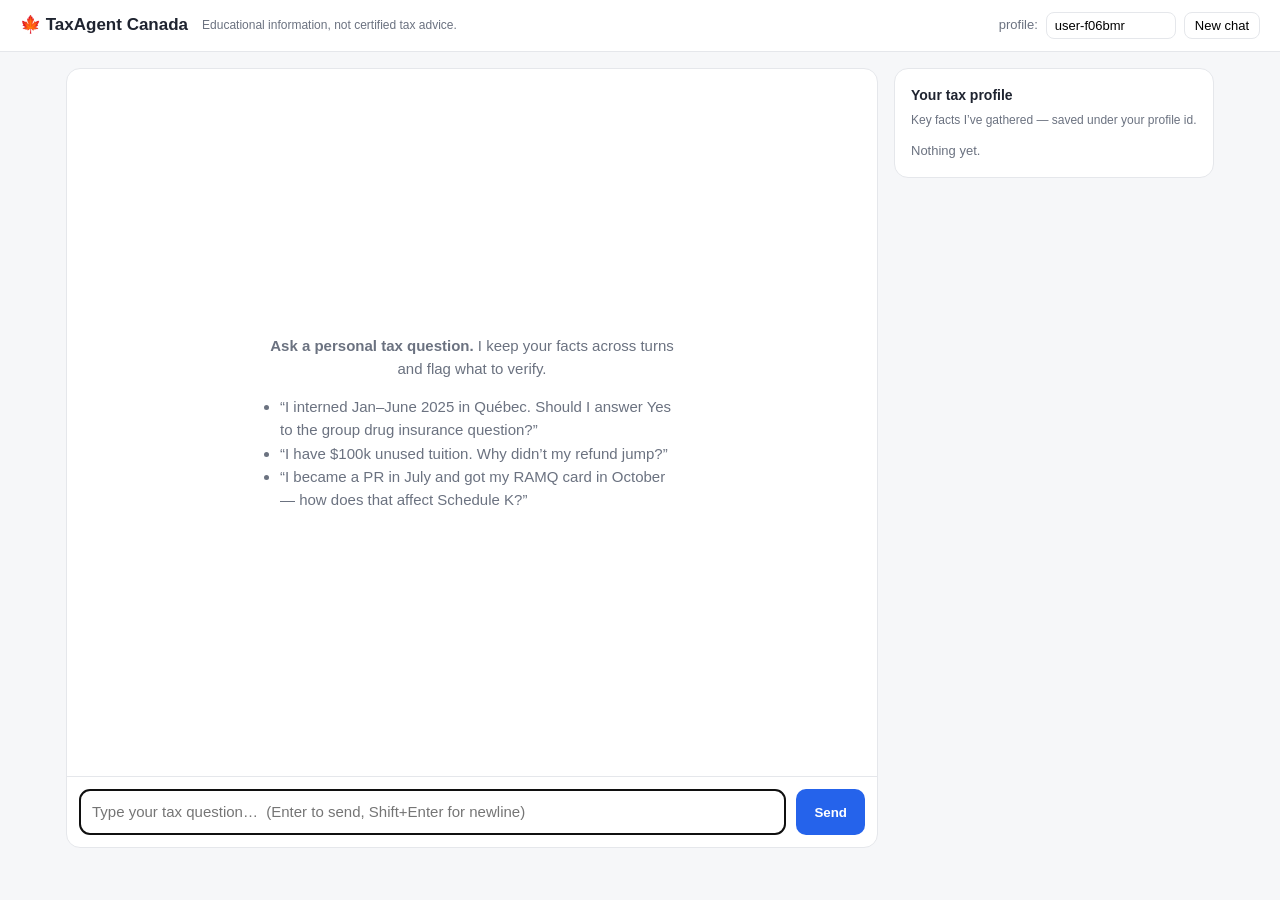
==== src/taxagent/web/static/index.html @ f740345d "Add web chat UI (FastAPI + single-page frontend) - web/app.py: FastAPI wrapping TaxSession — shared " ====
<!doctype html>
<html lang="en">
<head>
<meta charset="utf-8" />
<meta name="viewport" content="width=device-width, initial-scale=1" />
<title>TaxAgent Canada</title>
<style>
  :root {
    --bg:#f6f7f9; --panel:#ffffff; --ink:#1f2430; --muted:#6b7280; --line:#e5e7eb;
    --brand:#2563eb; --brand-ink:#1d4ed8; --user:#eef2ff;
    --low:#b45309; --low-bg:#fef3c7; --med:#1d4ed8; --med-bg:#dbeafe; --high:#047857; --high-bg:#d1fae5;
    --miss:#b91c1c; --miss-bg:#fee2e2; --doc:#1d4ed8; --doc-bg:#dbeafe; --off:#047857; --off-bg:#d1fae5; --usr:#4b5563; --usr-bg:#f3f4f6;
  }
  * { box-sizing:border-box; }
  body { margin:0; font:15px/1.55 -apple-system,BlinkMacSystemFont,"Segoe UI",Roboto,Helvetica,Arial,sans-serif;
         color:var(--ink); background:var(--bg); }
  header { background:var(--panel); border-bottom:1px solid var(--line); padding:12px 20px; display:flex; align-items:center; gap:14px; }
  header h1 { font-size:17px; margin:0; font-weight:650; }
  header .disc { color:var(--muted); font-size:12px; }
  header .who { margin-left:auto; display:flex; align-items:center; gap:8px; font-size:13px; color:var(--muted); }
  header input { border:1px solid var(--line); border-radius:8px; padding:5px 8px; font-size:13px; width:130px; }
  header button { border:1px solid var(--line); background:#fff; border-radius:8px; padding:5px 10px; font-size:13px; cursor:pointer; }
  header button:hover { background:#f3f4f6; }
  .wrap { display:grid; grid-template-columns: 1fr 320px; gap:16px; max-width:1180px; margin:16px auto; padding:0 16px; }
  @media (max-width:860px){ .wrap{ grid-template-columns:1fr; } .side{ order:-1; } }

  .chat { background:var(--panel); border:1px solid var(--line); border-radius:14px; display:flex; flex-direction:column; height:calc(100vh - 120px); }
  .log { flex:1; overflow-y:auto; padding:20px; display:flex; flex-direction:column; gap:16px; }
  .empty { color:var(--muted); text-align:center; margin:auto; max-width:420px; }
  .empty ul { text-align:left; padding-left:18px; }

  .msg.user { align-self:flex-end; max-width:80%; background:var(--user); border:1px solid #e0e7ff; padding:10px 14px; border-radius:14px 14px 4px 14px; white-space:pre-wrap; }
  .card { align-self:flex-start; max-width:88%; background:#fff; border:1px solid var(--line); border-radius:14px 14px 14px 4px; padding:14px 16px; box-shadow:0 1px 2px rgba(0,0,0,.03); }
  .card h4 { margin:14px 0 4px; font-size:12px; letter-spacing:.03em; text-transform:uppercase; color:var(--muted); }
  .card h4:first-child { margin-top:0; }
  .card .answer { font-weight:560; }
  .card p { margin:4px 0; white-space:pre-wrap; }
  .card ul { margin:4px 0; padding-left:18px; }
  .badge { display:inline-block; font-size:12px; font-weight:600; padding:2px 9px; border-radius:999px; }
  .b-low{color:var(--low);background:var(--low-bg)} .b-medium{color:var(--med);background:var(--med-bg)} .b-high{color:var(--high);background:var(--high-bg)}
  .src { color:var(--muted); font-size:12px; margin-top:10px; border-top:1px dashed var(--line); padding-top:8px; }
  .prof-warn { margin-top:8px; background:#fff7ed; border:1px solid #fed7aa; color:#9a3412; padding:8px 10px; border-radius:8px; font-size:13px; }

  .composer { border-top:1px solid var(--line); padding:12px; display:flex; gap:10px; }
  .composer textarea { flex:1; resize:none; border:1px solid var(--line); border-radius:10px; padding:10px 12px; font:inherit; height:46px; max-height:140px; }
  .composer button { background:var(--brand); color:#fff; border:0; border-radius:10px; padding:0 18px; font-weight:600; cursor:pointer; }
  .composer button:disabled { opacity:.5; cursor:default; }
  .typing { align-self:flex-start; color:var(--muted); font-size:14px; }
  .typing span { animation:blink 1.2s infinite; } .typing span:nth-child(2){animation-delay:.2s} .typing span:nth-child(3){animation-delay:.4s}
  @keyframes blink { 0%,60%,100%{opacity:.2} 30%{opacity:1} }

  .side { background:var(--panel); border:1px solid var(--line); border-radius:14px; padding:16px; height:fit-content; position:sticky; top:16px; }
  .side h3 { margin:0 0 4px; font-size:14px; }
  .side .hint { color:var(--muted); font-size:12px; margin-bottom:12px; }
  .fact { border:1px solid var(--line); border-radius:10px; padding:8px 10px; margin-bottom:8px; }
  .fact .k { font-weight:600; font-size:13px; }
  .fact .v { color:var(--ink); font-size:13px; }
  .es { font-size:11px; font-weight:600; padding:1px 7px; border-radius:999px; margin-top:5px; display:inline-block; }
  .es-missing{color:var(--miss);background:var(--miss-bg)} .es-user_reported{color:var(--usr);background:var(--usr-bg)}
  .es-document_supported{color:var(--doc);background:var(--doc-bg)} .es-official_record{color:var(--off);background:var(--off-bg)}
  .side .none { color:var(--muted); font-size:13px; }
</style>
</head>
<body>
<header>
  <h1>🍁 TaxAgent&nbsp;Canada</h1>
  <span class="disc">Educational information, not certified tax advice.</span>
  <div class="who">
    <label>profile:</label>
    <input id="uid" title="Your profile id — your facts are saved and reloaded under this id" />
    <button id="reset" title="Start a new conversation (your saved profile is kept)">New chat</button>
  </div>
</header>

<div class="wrap">
  <div class="chat">
    <div class="log" id="log">
      <div class="empty" id="empty">
        <p><strong>Ask a personal tax question.</strong> I keep your facts across turns and flag what to verify.</p>
        <ul>
          <li>“I interned Jan–June 2025 in Québec. Should I answer Yes to the group drug insurance question?”</li>
          <li>“I have $100k unused tuition. Why didn’t my refund jump?”</li>
          <li>“I became a PR in July and got my RAMQ card in October — how does that affect Schedule K?”</li>
        </ul>
      </div>
    </div>
    <div class="composer">
      <textarea id="input" placeholder="Type your tax question…  (Enter to send, Shift+Enter for newline)"></textarea>
      <button id="send">Send</button>
    </div>
  </div>

  <aside class="side">
    <h3>Your tax profile</h3>
    <div class="hint">Key facts I’ve gathered — saved under your profile id.</div>
    <div id="facts"><div class="none">Nothing yet.</div></div>
  </aside>
</div>

<script>
const $ = s => document.querySelector(s);
const log = $("#log"), input = $("#input"), sendBtn = $("#send"), factsEl = $("#facts"), uidEl = $("#uid");

let uid = localStorage.getItem("taxagent_uid");
if (!uid) { uid = "user-" + Math.random().toString(36).slice(2, 8); localStorage.setItem("taxagent_uid", uid); }
uidEl.value = uid;
uidEl.addEventListener("change", () => {
  uid = uidEl.value.trim() || uid; localStorage.setItem("taxagent_uid", uid);
  clearChat(); loadProfile();
});

const esc = t => { const d = document.createElement("div"); d.textContent = t == null ? "" : String(t); return d.innerHTML; };
function el(tag, cls, html){ const e=document.createElement(tag); if(cls)e.className=cls; if(html!=null)e.innerHTML=html; return e; }
function list(items){ if(!items||!items.length) return null; const ul=el("ul"); items.forEach(x=>ul.appendChild(el("li",null,esc(x)))); return ul; }

function addUser(text){ $("#empty")?.remove(); const m=el("div","msg user",esc(text)); log.appendChild(m); scroll(); }
function addTyping(){ const t=el("div","typing",'TaxAgent is thinking <span>·</span><span>·</span><span>·</span>'); t.id="typing"; log.appendChild(t); scroll(); return t; }

function addRec(r){
  const c = el("div","card");
  c.appendChild(el("h4",null,"Direct answer"));
  c.appendChild(el("p","answer",esc(r.answer)));
  c.appendChild(el("h4",null,"Reasoning"));
  c.appendChild(el("p",null,esc(r.rationale)));
  const ev = (r.required_evidence||[]).map(e => `${e.description}`);
  if (ev.length){ c.appendChild(el("h4",null,"Evidence to check")); c.appendChild(list(ev)); }
  c.appendChild(el("h4",null,"Confidence"));
  c.appendChild(el("span","badge b-"+r.confidence, esc(r.confidence)));
  if ((r.risks||[]).length){ c.appendChild(el("h4",null,"Risks")); c.appendChild(list(r.risks)); }
  if (r.next_step){ c.appendChild(el("h4",null,"Suggested next step")); c.appendChild(el("p",null,esc(r.next_step))); }
  if (r.professional_help_recommended)
    c.appendChild(el("div","prof-warn","⚠️ Consider consulting a qualified tax professional for this one."));
  if ((r.source_card_ids||[]).length)
    c.appendChild(el("div","src","Sources: "+esc(r.source_card_ids.join(", "))));
  log.appendChild(c); scroll();
}

function renderFacts(facts){
  factsEl.innerHTML = "";
  if(!facts || !facts.length){ factsEl.appendChild(el("div","none","Nothing yet.")); return; }
  facts.forEach(f=>{
    const d = el("div","fact");
    d.appendChild(el("div","k",esc(f.key)));
    d.appendChild(el("div","v",esc(f.value)));
    d.appendChild(el("span","es es-"+f.evidence_status, esc(f.evidence_status.replace("_"," "))));
    factsEl.appendChild(d);
  });
}

function scroll(){ log.scrollTop = log.scrollHeight; }
function clearChat(){ log.innerHTML=""; }

async function loadProfile(){
  try { const r = await fetch("/api/profile/"+encodeURIComponent(uid)); const d = await r.json(); renderFacts(d.profile_facts); }
  catch(e){}
}

async function send(){
  const text = input.value.trim(); if(!text) return;
  input.value=""; input.style.height="46px";
  addUser(text); sendBtn.disabled=true; input.disabled=true;
  const typing = addTyping();
  try {
    const res = await fetch("/api/chat", {
      method:"POST", headers:{"Content-Type":"application/json"},
      body: JSON.stringify({ user_id: uid, message: text })
    });
    typing.remove();
    if(!res.ok){ addRec({answer:"(server error "+res.status+")", rationale:"", confidence:"low"}); return; }
    const d = await res.json();
    addRec(d.recommendation);
    renderFacts(d.profile_facts);
  } catch(e){
    typing.remove();
    addRec({answer:"(network error — is the server running?)", rationale:String(e), confidence:"low"});
  } finally {
    sendBtn.disabled=false; input.disabled=false; input.focus();
  }
}

sendBtn.addEventListener("click", send);
input.addEventListener("keydown", e => { if(e.key==="Enter" && !e.shiftKey){ e.preventDefault(); send(); } });
input.addEventListener("input", () => { input.style.height="46px"; input.style.height=Math.min(input.scrollHeight,140)+"px"; });
$("#reset").addEventListener("click", async () => { await fetch("/api/reset/"+encodeURIComponent(uid),{method:"POST"}); clearChat(); loadProfile(); input.focus(); });

loadProfile(); input.focus();
</script>
</body>
</html>
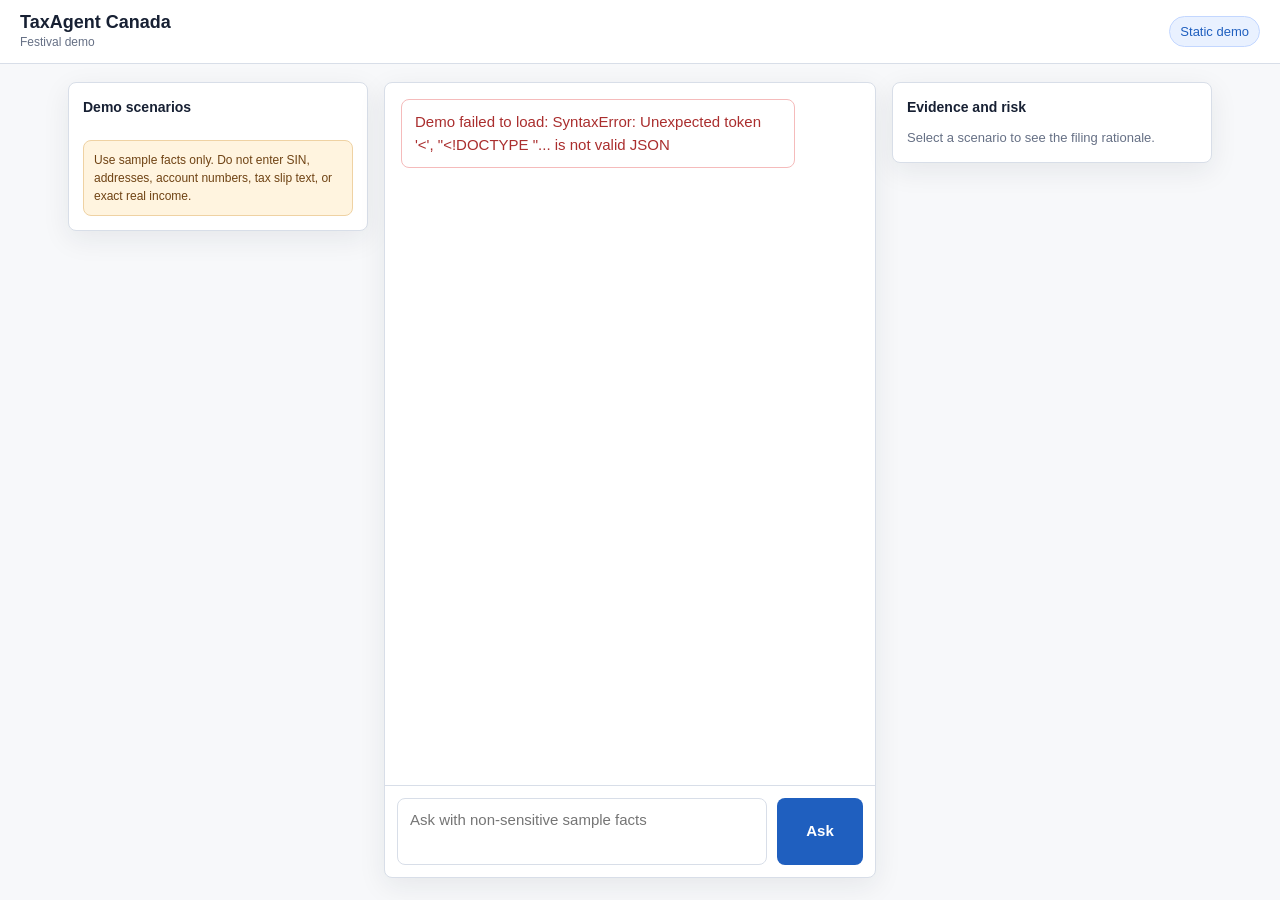
==== commit fdd8c1fe: "static demo with website access" ====
--- a/src/taxagent/web/static/index.html
+++ b/src/taxagent/web/static/index.html
@@ -3,187 +3,540 @@
 <head>
 <meta charset="utf-8" />
 <meta name="viewport" content="width=device-width, initial-scale=1" />
-<title>TaxAgent Canada</title>
+<title>TaxAgent Canada Demo</title>
 <style>
   :root {
-    --bg:#f6f7f9; --panel:#ffffff; --ink:#1f2430; --muted:#6b7280; --line:#e5e7eb;
-    --brand:#2563eb; --brand-ink:#1d4ed8; --user:#eef2ff;
-    --low:#b45309; --low-bg:#fef3c7; --med:#1d4ed8; --med-bg:#dbeafe; --high:#047857; --high-bg:#d1fae5;
-    --miss:#b91c1c; --miss-bg:#fee2e2; --doc:#1d4ed8; --doc-bg:#dbeafe; --off:#047857; --off-bg:#d1fae5; --usr:#4b5563; --usr-bg:#f3f4f6;
+    --bg:#f7f8fa;
+    --panel:#ffffff;
+    --ink:#172033;
+    --muted:#667085;
+    --line:#d8dee8;
+    --blue:#1f5fbf;
+    --green:#1f7a5a;
+    --amber:#9a5b13;
+    --red:#aa2e2e;
+    --soft-blue:#e9f1ff;
+    --soft-green:#e8f6ef;
+    --soft-amber:#fff4df;
+    --soft-red:#feeaea;
+    --shadow:0 8px 28px rgba(23,32,51,.08);
   }
   * { box-sizing:border-box; }
-  body { margin:0; font:15px/1.55 -apple-system,BlinkMacSystemFont,"Segoe UI",Roboto,Helvetica,Arial,sans-serif;
-         color:var(--ink); background:var(--bg); }
-  header { background:var(--panel); border-bottom:1px solid var(--line); padding:12px 20px; display:flex; align-items:center; gap:14px; }
-  header h1 { font-size:17px; margin:0; font-weight:650; }
-  header .disc { color:var(--muted); font-size:12px; }
-  header .who { margin-left:auto; display:flex; align-items:center; gap:8px; font-size:13px; color:var(--muted); }
-  header input { border:1px solid var(--line); border-radius:8px; padding:5px 8px; font-size:13px; width:130px; }
-  header button { border:1px solid var(--line); background:#fff; border-radius:8px; padding:5px 10px; font-size:13px; cursor:pointer; }
-  header button:hover { background:#f3f4f6; }
-  .wrap { display:grid; grid-template-columns: 1fr 320px; gap:16px; max-width:1180px; margin:16px auto; padding:0 16px; }
-  @media (max-width:860px){ .wrap{ grid-template-columns:1fr; } .side{ order:-1; } }
-
-  .chat { background:var(--panel); border:1px solid var(--line); border-radius:14px; display:flex; flex-direction:column; height:calc(100vh - 120px); }
-  .log { flex:1; overflow-y:auto; padding:20px; display:flex; flex-direction:column; gap:16px; }
-  .empty { color:var(--muted); text-align:center; margin:auto; max-width:420px; }
-  .empty ul { text-align:left; padding-left:18px; }
-
-  .msg.user { align-self:flex-end; max-width:80%; background:var(--user); border:1px solid #e0e7ff; padding:10px 14px; border-radius:14px 14px 4px 14px; white-space:pre-wrap; }
-  .card { align-self:flex-start; max-width:88%; background:#fff; border:1px solid var(--line); border-radius:14px 14px 14px 4px; padding:14px 16px; box-shadow:0 1px 2px rgba(0,0,0,.03); }
-  .card h4 { margin:14px 0 4px; font-size:12px; letter-spacing:.03em; text-transform:uppercase; color:var(--muted); }
-  .card h4:first-child { margin-top:0; }
-  .card .answer { font-weight:560; }
-  .card p { margin:4px 0; white-space:pre-wrap; }
-  .card ul { margin:4px 0; padding-left:18px; }
-  .badge { display:inline-block; font-size:12px; font-weight:600; padding:2px 9px; border-radius:999px; }
-  .b-low{color:var(--low);background:var(--low-bg)} .b-medium{color:var(--med);background:var(--med-bg)} .b-high{color:var(--high);background:var(--high-bg)}
-  .src { color:var(--muted); font-size:12px; margin-top:10px; border-top:1px dashed var(--line); padding-top:8px; }
-  .prof-warn { margin-top:8px; background:#fff7ed; border:1px solid #fed7aa; color:#9a3412; padding:8px 10px; border-radius:8px; font-size:13px; }
-
-  .composer { border-top:1px solid var(--line); padding:12px; display:flex; gap:10px; }
-  .composer textarea { flex:1; resize:none; border:1px solid var(--line); border-radius:10px; padding:10px 12px; font:inherit; height:46px; max-height:140px; }
-  .composer button { background:var(--brand); color:#fff; border:0; border-radius:10px; padding:0 18px; font-weight:600; cursor:pointer; }
-  .composer button:disabled { opacity:.5; cursor:default; }
-  .typing { align-self:flex-start; color:var(--muted); font-size:14px; }
-  .typing span { animation:blink 1.2s infinite; } .typing span:nth-child(2){animation-delay:.2s} .typing span:nth-child(3){animation-delay:.4s}
-  @keyframes blink { 0%,60%,100%{opacity:.2} 30%{opacity:1} }
-
-  .side { background:var(--panel); border:1px solid var(--line); border-radius:14px; padding:16px; height:fit-content; position:sticky; top:16px; }
-  .side h3 { margin:0 0 4px; font-size:14px; }
-  .side .hint { color:var(--muted); font-size:12px; margin-bottom:12px; }
-  .fact { border:1px solid var(--line); border-radius:10px; padding:8px 10px; margin-bottom:8px; }
-  .fact .k { font-weight:600; font-size:13px; }
-  .fact .v { color:var(--ink); font-size:13px; }
-  .es { font-size:11px; font-weight:600; padding:1px 7px; border-radius:999px; margin-top:5px; display:inline-block; }
-  .es-missing{color:var(--miss);background:var(--miss-bg)} .es-user_reported{color:var(--usr);background:var(--usr-bg)}
-  .es-document_supported{color:var(--doc);background:var(--doc-bg)} .es-official_record{color:var(--off);background:var(--off-bg)}
-  .side .none { color:var(--muted); font-size:13px; }
+  html, body { min-height:100%; }
+  body {
+    margin:0;
+    color:var(--ink);
+    background:var(--bg);
+    font:15px/1.5 -apple-system,BlinkMacSystemFont,"Segoe UI",Roboto,Helvetica,Arial,sans-serif;
+  }
+  button, input, textarea { font:inherit; }
+  button { cursor:pointer; }
+  header {
+    min-height:64px;
+    background:var(--panel);
+    border-bottom:1px solid var(--line);
+    display:flex;
+    align-items:center;
+    gap:18px;
+    padding:12px 20px;
+  }
+  .brand { display:flex; flex-direction:column; min-width:180px; }
+  .brand strong { font-size:18px; line-height:1.15; }
+  .brand span { color:var(--muted); font-size:12px; }
+  .status {
+    margin-left:auto;
+    display:flex;
+    align-items:center;
+    gap:10px;
+    color:var(--muted);
+    font-size:13px;
+  }
+  .pill {
+    border:1px solid var(--line);
+    border-radius:999px;
+    padding:5px 10px;
+    background:#fff;
+    white-space:nowrap;
+  }
+  .pill.live { color:var(--green); background:var(--soft-green); border-color:#b9dfce; }
+  .pill.static { color:var(--blue); background:var(--soft-blue); border-color:#c3d7ff; }
+  .pinbox { display:none; align-items:center; gap:8px; }
+  .pinbox.visible { display:flex; }
+  .pinbox input {
+    width:132px;
+    border:1px solid var(--line);
+    border-radius:8px;
+    padding:7px 9px;
+    background:#fff;
+  }
+  .pinbox button {
+    border:0;
+    border-radius:8px;
+    padding:8px 11px;
+    color:#fff;
+    background:var(--ink);
+  }
+  main {
+    width:min(1180px, 100%);
+    margin:0 auto;
+    padding:18px;
+    display:grid;
+    grid-template-columns: 300px minmax(0, 1fr) 320px;
+    gap:16px;
+  }
+  .panel {
+    background:var(--panel);
+    border:1px solid var(--line);
+    border-radius:8px;
+    box-shadow:var(--shadow);
+    min-width:0;
+  }
+  .scenarios { padding:14px; height:fit-content; }
+  .scenarios h2, .inspector h2 {
+    margin:0 0 10px;
+    font-size:14px;
+  }
+  .scenario-list {
+    display:grid;
+    gap:8px;
+  }
+  .scenario {
+    width:100%;
+    text-align:left;
+    border:1px solid var(--line);
+    border-radius:8px;
+    background:#fff;
+    padding:10px;
+  }
+  .scenario:hover, .scenario.active {
+    border-color:#8db4f4;
+    background:#f8fbff;
+  }
+  .scenario strong { display:block; font-size:13px; }
+  .scenario span { display:block; color:var(--muted); font-size:12px; margin-top:3px; }
+  .privacy {
+    margin-top:12px;
+    padding:10px;
+    border-radius:8px;
+    background:var(--soft-amber);
+    border:1px solid #efd2a3;
+    color:#6f4314;
+    font-size:12px;
+  }
+  .chat {
+    display:flex;
+    flex-direction:column;
+    min-height:calc(100vh - 104px);
+  }
+  .log {
+    flex:1;
+    overflow:auto;
+    padding:16px;
+    display:flex;
+    flex-direction:column;
+    gap:12px;
+  }
+  .welcome {
+    align-self:center;
+    max-width:520px;
+    margin:auto;
+    text-align:center;
+    color:var(--muted);
+  }
+  .welcome strong {
+    display:block;
+    color:var(--ink);
+    font-size:20px;
+    margin-bottom:6px;
+  }
+  .msg {
+    max-width:86%;
+    border-radius:8px;
+    padding:11px 13px;
+    border:1px solid var(--line);
+  }
+  .msg.user {
+    align-self:flex-end;
+    background:var(--soft-blue);
+    border-color:#c8d9f8;
+  }
+  .msg.agent {
+    align-self:flex-start;
+    background:#fff;
+  }
+  .rec-title {
+    display:flex;
+    align-items:center;
+    gap:8px;
+    margin-bottom:8px;
+  }
+  .rec-title strong { font-size:14px; }
+  .badge {
+    display:inline-flex;
+    align-items:center;
+    min-height:22px;
+    border-radius:999px;
+    padding:2px 8px;
+    font-size:12px;
+    font-weight:700;
+  }
+  .badge.low { color:var(--amber); background:var(--soft-amber); }
+  .badge.medium { color:var(--blue); background:var(--soft-blue); }
+  .badge.high { color:var(--green); background:var(--soft-green); }
+  .msg h3 {
+    margin:12px 0 4px;
+    color:var(--muted);
+    font-size:11px;
+    letter-spacing:.02em;
+    text-transform:uppercase;
+  }
+  .msg p { margin:0; white-space:pre-wrap; }
+  .msg ul { margin:4px 0 0; padding-left:18px; }
+  .composer {
+    border-top:1px solid var(--line);
+    padding:12px;
+    display:grid;
+    grid-template-columns:minmax(0, 1fr) auto;
+    gap:10px;
+  }
+  textarea {
+    min-height:48px;
+    max-height:150px;
+    resize:none;
+    border:1px solid var(--line);
+    border-radius:8px;
+    padding:10px 12px;
+    color:var(--ink);
+    background:#fff;
+  }
+  .send {
+    min-width:86px;
+    border:0;
+    border-radius:8px;
+    background:var(--blue);
+    color:#fff;
+    font-weight:700;
+  }
+  .send:disabled { opacity:.5; cursor:default; }
+  .inspector { padding:14px; height:fit-content; position:sticky; top:16px; }
+  .inspector-section {
+    border-top:1px solid var(--line);
+    padding-top:12px;
+    margin-top:12px;
+  }
+  .inspector-section:first-of-type { border-top:0; padding-top:0; margin-top:0; }
+  .inspector h3 {
+    margin:0 0 8px;
+    color:var(--muted);
+    font-size:11px;
+    letter-spacing:.02em;
+    text-transform:uppercase;
+  }
+  .inspector ul { margin:0; padding-left:18px; }
+  .inspector li { margin-bottom:7px; }
+  .empty-side { color:var(--muted); font-size:13px; }
+  .error {
+    color:var(--red);
+    background:var(--soft-red);
+    border-color:#f5bbbb;
+  }
+  @media (max-width:1040px) {
+    main { grid-template-columns:270px minmax(0, 1fr); }
+    .inspector { grid-column:1 / -1; position:static; }
+  }
+  @media (max-width:760px) {
+    header { align-items:flex-start; flex-direction:column; gap:10px; }
+    .status { margin-left:0; width:100%; flex-wrap:wrap; }
+    main { grid-template-columns:1fr; padding:12px; }
+    .chat { min-height:620px; }
+    .msg { max-width:96%; }
+    .composer { grid-template-columns:1fr; }
+    .send { min-height:44px; }
+    .pinbox input { width:150px; }
+  }
 </style>
 </head>
 <body>
 <header>
-  <h1>🍁 TaxAgent&nbsp;Canada</h1>
-  <span class="disc">Educational information, not certified tax advice.</span>
-  <div class="who">
-    <label>profile:</label>
-    <input id="uid" title="Your profile id — your facts are saved and reloaded under this id" />
-    <button id="reset" title="Start a new conversation (your saved profile is kept)">New chat</button>
+  <div class="brand">
+    <strong>TaxAgent Canada</strong>
+    <span>Festival demo</span>
+  </div>
+  <div class="status">
+    <span id="mode" class="pill static">Static demo</span>
+    <div id="pinbox" class="pinbox">
+      <input id="pin" type="password" autocomplete="off" placeholder="Demo PIN" />
+      <button id="unlock" type="button">Unlock live</button>
+    </div>
   </div>
 </header>
 
-<div class="wrap">
-  <div class="chat">
-    <div class="log" id="log">
-      <div class="empty" id="empty">
-        <p><strong>Ask a personal tax question.</strong> I keep your facts across turns and flag what to verify.</p>
-        <ul>
-          <li>“I interned Jan–June 2025 in Québec. Should I answer Yes to the group drug insurance question?”</li>
-          <li>“I have $100k unused tuition. Why didn’t my refund jump?”</li>
-          <li>“I became a PR in July and got my RAMQ card in October — how does that affect Schedule K?”</li>
-        </ul>
+<main>
+  <section class="panel scenarios">
+    <h2>Demo scenarios</h2>
+    <div id="scenarioList" class="scenario-list"></div>
+    <div class="privacy">
+      Use sample facts only. Do not enter SIN, addresses, account numbers, tax slip text, or exact real income.
+    </div>
+  </section>
+
+  <section class="panel chat">
+    <div id="log" class="log">
+      <div class="welcome">
+        <strong>Pick a scenario or ask a demo question.</strong>
+        The public experience uses prebuilt examples. PIN unlocks a private live agent when the backend is enabled.
       </div>
     </div>
     <div class="composer">
-      <textarea id="input" placeholder="Type your tax question…  (Enter to send, Shift+Enter for newline)"></textarea>
-      <button id="send">Send</button>
+      <textarea id="input" placeholder="Ask with non-sensitive sample facts"></textarea>
+      <button id="send" class="send" type="button">Ask</button>
     </div>
-  </div>
-
-  <aside class="side">
-    <h3>Your tax profile</h3>
-    <div class="hint">Key facts I’ve gathered — saved under your profile id.</div>
-    <div id="facts"><div class="none">Nothing yet.</div></div>
+  </section>
+
+  <aside class="panel inspector">
+    <h2>Evidence and risk</h2>
+    <div id="inspector" class="empty-side">Select a scenario to see the filing rationale.</div>
   </aside>
-</div>
+</main>
 
 <script>
-const $ = s => document.querySelector(s);
-const log = $("#log"), input = $("#input"), sendBtn = $("#send"), factsEl = $("#facts"), uidEl = $("#uid");
-
-let uid = localStorage.getItem("taxagent_uid");
-if (!uid) { uid = "user-" + Math.random().toString(36).slice(2, 8); localStorage.setItem("taxagent_uid", uid); }
-uidEl.value = uid;
-uidEl.addEventListener("change", () => {
-  uid = uidEl.value.trim() || uid; localStorage.setItem("taxagent_uid", uid);
-  clearChat(); loadProfile();
+const $ = selector => document.querySelector(selector);
+const scenarioList = $("#scenarioList");
+const log = $("#log");
+const inspector = $("#inspector");
+const input = $("#input");
+const send = $("#send");
+const mode = $("#mode");
+const pinbox = $("#pinbox");
+const pinInput = $("#pin");
+const unlock = $("#unlock");
+
+let scenarios = [];
+let selected = null;
+let config = { live_enabled: false, max_chars: 800, scenarios: [] };
+let livePin = sessionStorage.getItem("taxagent_demo_pin") || "";
+
+function text(tag, cls, value) {
+  const el = document.createElement(tag);
+  if (cls) el.className = cls;
+  el.textContent = value == null ? "" : String(value);
+  return el;
+}
+
+function removeWelcome() {
+  const welcome = log.querySelector(".welcome");
+  if (welcome) welcome.remove();
+}
+
+function addUser(message) {
+  removeWelcome();
+  const node = text("div", "msg user", message);
+  log.appendChild(node);
+  scrollLog();
+}
+
+function addAgent(rec, source) {
+  removeWelcome();
+  const card = text("div", "msg agent", "");
+  const title = text("div", "rec-title", "");
+  title.appendChild(text("strong", "", source || "TaxAgent"));
+  title.appendChild(text("span", `badge ${rec.confidence || "low"}`, rec.confidence || "low"));
+  card.appendChild(title);
+
+  addSection(card, "Direct answer", rec.answer);
+  addSection(card, "Reasoning", rec.rationale);
+  addList(card, "Evidence to check", (rec.required_evidence || []).map(e => e.description));
+  addList(card, "Risks", rec.risks || []);
+  addSection(card, "Next step", rec.next_step);
+
+  log.appendChild(card);
+  renderInspector(rec);
+  scrollLog();
+}
+
+function addError(message) {
+  removeWelcome();
+  log.appendChild(text("div", "msg agent error", message));
+  scrollLog();
+}
+
+function addSection(parent, title, body) {
+  if (!body) return;
+  parent.appendChild(text("h3", "", title));
+  parent.appendChild(text("p", "", body));
+}
+
+function addList(parent, title, items) {
+  if (!items || !items.length) return;
+  parent.appendChild(text("h3", "", title));
+  const ul = document.createElement("ul");
+  items.forEach(item => ul.appendChild(text("li", "", item)));
+  parent.appendChild(ul);
+}
+
+function renderInspector(rec) {
+  inspector.innerHTML = "";
+  addInspectorList("Facts", (rec.facts_used || []).map(f => `${f.key}: ${f.value ?? "missing"} (${f.evidence_status})`));
+  addInspectorList("Evidence", (rec.required_evidence || []).map(e => e.description));
+  addInspectorList("Risks", rec.risks || []);
+  addInspectorText("Next step", rec.next_step);
+}
+
+function addInspectorList(title, items) {
+  const section = text("div", "inspector-section", "");
+  section.appendChild(text("h3", "", title));
+  if (!items || !items.length) {
+    section.appendChild(text("div", "empty-side", "None."));
+  } else {
+    const ul = document.createElement("ul");
+    items.forEach(item => ul.appendChild(text("li", "", item)));
+    section.appendChild(ul);
+  }
+  inspector.appendChild(section);
+}
+
+function addInspectorText(title, body) {
+  const section = text("div", "inspector-section", "");
+  section.appendChild(text("h3", "", title));
+  section.appendChild(text("div", "empty-side", body || "None."));
+  inspector.appendChild(section);
+}
+
+function scrollLog() {
+  log.scrollTop = log.scrollHeight;
+}
+
+function setModeLabel() {
+  if (livePin && config.live_enabled) {
+    mode.textContent = "Live unlocked";
+    mode.className = "pill live";
+  } else {
+    mode.textContent = config.live_enabled ? "Static demo / Live locked" : "Static demo";
+    mode.className = "pill static";
+  }
+  pinbox.classList.toggle("visible", Boolean(config.live_enabled));
+}
+
+function renderScenarios() {
+  scenarioList.innerHTML = "";
+  scenarios.forEach(scenario => {
+    const button = text("button", "scenario", "");
+    button.type = "button";
+    button.dataset.id = scenario.id;
+    button.appendChild(text("strong", "", scenario.title));
+    button.appendChild(text("span", "", scenario.tagline || scenario.prompt));
+    button.addEventListener("click", () => selectScenario(scenario.id, true));
+    scenarioList.appendChild(button);
+  });
+  markActive();
+}
+
+function markActive() {
+  scenarioList.querySelectorAll(".scenario").forEach(button => {
+    button.classList.toggle("active", selected && button.dataset.id === selected.id);
+  });
+}
+
+function selectScenario(id, sendPrompt) {
+  selected = scenarios.find(s => s.id === id) || scenarios[0] || null;
+  markActive();
+  if (!selected) return;
+  input.value = selected.prompt;
+  renderInspector(selected.recommendation);
+  if (sendPrompt) {
+    addUser(selected.prompt);
+    addAgent(selected.recommendation, "Static scenario");
+  }
+}
+
+function chooseScenario(message) {
+  if (selected) return selected;
+  const normalized = message.toLowerCase();
+  return scenarios.find(s => {
+    const haystack = `${s.title} ${s.prompt}`.toLowerCase();
+    return normalized.split(/\s+/).some(word => word.length > 4 && haystack.includes(word));
+  }) || scenarios[0];
+}
+
+async function ask() {
+  const message = input.value.trim();
+  if (!message) return;
+  if (message.length > config.max_chars) {
+    addError(`Demo questions are limited to ${config.max_chars} characters.`);
+    return;
+  }
+  input.value = "";
+  addUser(message);
+  send.disabled = true;
+  try {
+    if (livePin && config.live_enabled) {
+      await askLive(message);
+    } else {
+      const scenario = chooseScenario(message);
+      addAgent(scenario.recommendation, "Static scenario");
+    }
+  } finally {
+    send.disabled = false;
+    input.focus();
+  }
+}
+
+async function askLive(message) {
+  const res = await fetch("/api/chat", {
+    method: "POST",
+    headers: {
+      "Content-Type": "application/json",
+      "X-Demo-Pin": livePin
+    },
+    body: JSON.stringify({ message })
+  });
+  const body = await res.json().catch(() => ({}));
+  if (!res.ok) {
+    const detail = body.detail || {};
+    if (res.status === 401 || res.status === 403) {
+      livePin = "";
+      sessionStorage.removeItem("taxagent_demo_pin");
+      setModeLabel();
+    }
+    addError(detail.message || `Live demo returned ${res.status}. Static scenarios are still available.`);
+    return;
+  }
+  addAgent(body.recommendation, "Live agent");
+}
+
+async function boot() {
+  const [cfgRes, scenarioRes] = await Promise.all([
+    fetch("/api/demo-config").catch(() => null),
+    fetch("/static/demo_scenarios.json")
+  ]);
+  if (cfgRes && cfgRes.ok) config = await cfgRes.json();
+  scenarios = await scenarioRes.json();
+  renderScenarios();
+  setModeLabel();
+  if (scenarios[0]) selectScenario(scenarios[0].id, false);
+}
+
+unlock.addEventListener("click", () => {
+  livePin = pinInput.value.trim();
+  if (livePin) sessionStorage.setItem("taxagent_demo_pin", livePin);
+  setModeLabel();
+  pinInput.value = "";
+  input.focus();
 });
 
-const esc = t => { const d = document.createElement("div"); d.textContent = t == null ? "" : String(t); return d.innerHTML; };
-function el(tag, cls, html){ const e=document.createElement(tag); if(cls)e.className=cls; if(html!=null)e.innerHTML=html; return e; }
-function list(items){ if(!items||!items.length) return null; const ul=el("ul"); items.forEach(x=>ul.appendChild(el("li",null,esc(x)))); return ul; }
-
-function addUser(text){ $("#empty")?.remove(); const m=el("div","msg user",esc(text)); log.appendChild(m); scroll(); }
-function addTyping(){ const t=el("div","typing",'TaxAgent is thinking <span>·</span><span>·</span><span>·</span>'); t.id="typing"; log.appendChild(t); scroll(); return t; }
-
-function addRec(r){
-  const c = el("div","card");
-  c.appendChild(el("h4",null,"Direct answer"));
-  c.appendChild(el("p","answer",esc(r.answer)));
-  c.appendChild(el("h4",null,"Reasoning"));
-  c.appendChild(el("p",null,esc(r.rationale)));
-  const ev = (r.required_evidence||[]).map(e => `${e.description}`);
-  if (ev.length){ c.appendChild(el("h4",null,"Evidence to check")); c.appendChild(list(ev)); }
-  c.appendChild(el("h4",null,"Confidence"));
-  c.appendChild(el("span","badge b-"+r.confidence, esc(r.confidence)));
-  if ((r.risks||[]).length){ c.appendChild(el("h4",null,"Risks")); c.appendChild(list(r.risks)); }
-  if (r.next_step){ c.appendChild(el("h4",null,"Suggested next step")); c.appendChild(el("p",null,esc(r.next_step))); }
-  if (r.professional_help_recommended)
-    c.appendChild(el("div","prof-warn","⚠️ Consider consulting a qualified tax professional for this one."));
-  if ((r.source_card_ids||[]).length)
-    c.appendChild(el("div","src","Sources: "+esc(r.source_card_ids.join(", "))));
-  log.appendChild(c); scroll();
-}
-
-function renderFacts(facts){
-  factsEl.innerHTML = "";
-  if(!facts || !facts.length){ factsEl.appendChild(el("div","none","Nothing yet.")); return; }
-  facts.forEach(f=>{
-    const d = el("div","fact");
-    d.appendChild(el("div","k",esc(f.key)));
-    d.appendChild(el("div","v",esc(f.value)));
-    d.appendChild(el("span","es es-"+f.evidence_status, esc(f.evidence_status.replace("_"," "))));
-    factsEl.appendChild(d);
-  });
-}
-
-function scroll(){ log.scrollTop = log.scrollHeight; }
-function clearChat(){ log.innerHTML=""; }
-
-async function loadProfile(){
-  try { const r = await fetch("/api/profile/"+encodeURIComponent(uid)); const d = await r.json(); renderFacts(d.profile_facts); }
-  catch(e){}
-}
-
-async function send(){
-  const text = input.value.trim(); if(!text) return;
-  input.value=""; input.style.height="46px";
-  addUser(text); sendBtn.disabled=true; input.disabled=true;
-  const typing = addTyping();
-  try {
-    const res = await fetch("/api/chat", {
-      method:"POST", headers:{"Content-Type":"application/json"},
-      body: JSON.stringify({ user_id: uid, message: text })
-    });
-    typing.remove();
-    if(!res.ok){ addRec({answer:"(server error "+res.status+")", rationale:"", confidence:"low"}); return; }
-    const d = await res.json();
-    addRec(d.recommendation);
-    renderFacts(d.profile_facts);
-  } catch(e){
-    typing.remove();
-    addRec({answer:"(network error — is the server running?)", rationale:String(e), confidence:"low"});
-  } finally {
-    sendBtn.disabled=false; input.disabled=false; input.focus();
-  }
-}
-
-sendBtn.addEventListener("click", send);
-input.addEventListener("keydown", e => { if(e.key==="Enter" && !e.shiftKey){ e.preventDefault(); send(); } });
-input.addEventListener("input", () => { input.style.height="46px"; input.style.height=Math.min(input.scrollHeight,140)+"px"; });
-$("#reset").addEventListener("click", async () => { await fetch("/api/reset/"+encodeURIComponent(uid),{method:"POST"}); clearChat(); loadProfile(); input.focus(); });
-
-loadProfile(); input.focus();
+send.addEventListener("click", ask);
+input.addEventListener("keydown", event => {
+  if (event.key === "Enter" && !event.shiftKey) {
+    event.preventDefault();
+    ask();
+  }
+});
+input.addEventListener("input", () => {
+  input.style.height = "48px";
+  input.style.height = Math.min(input.scrollHeight, 150) + "px";
+});
+
+boot().catch(error => addError(`Demo failed to load: ${error}`));
 </script>
 </body>
 </html>
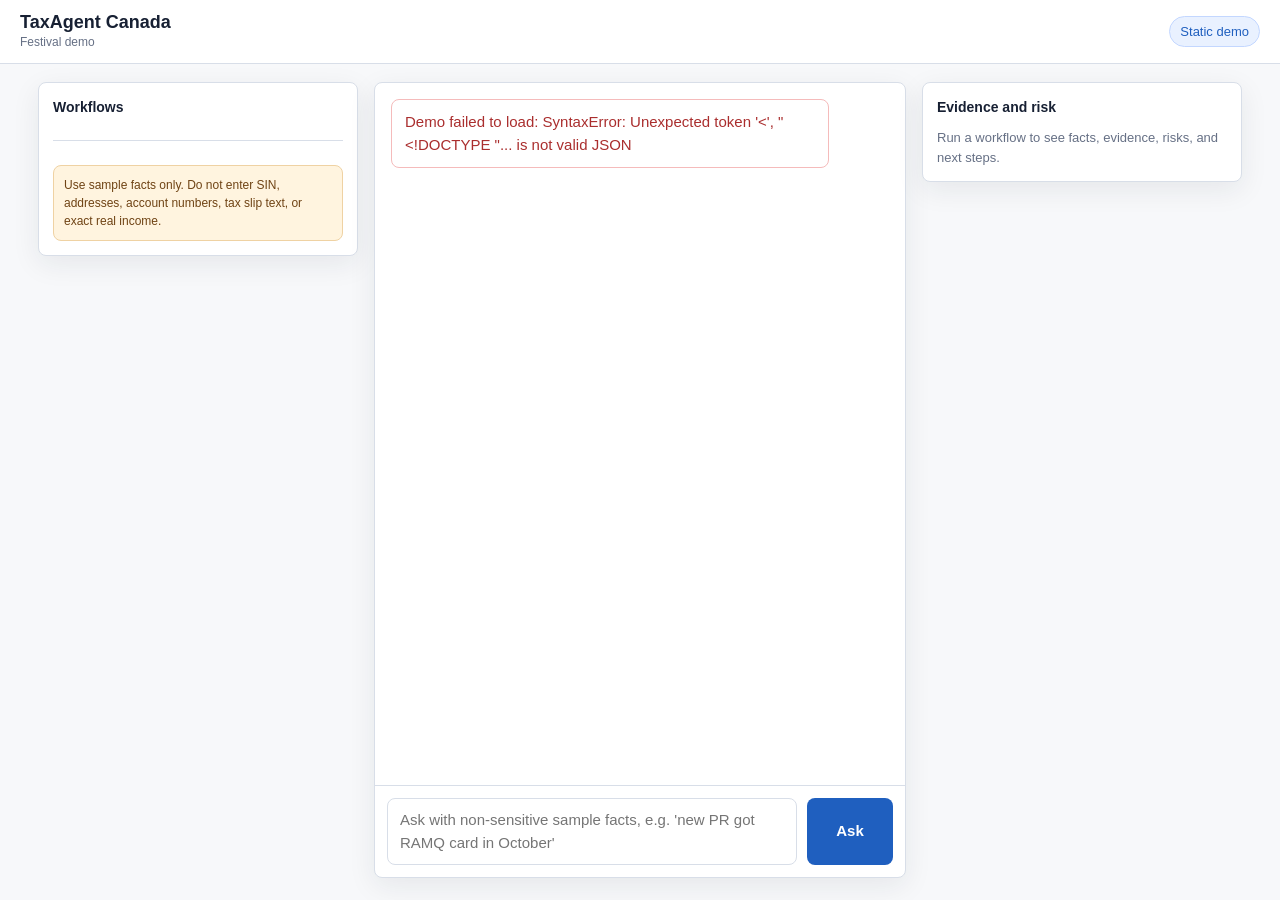
==== commit 6ae12b8b: "tax user case feature" ====
--- a/src/taxagent/web/static/index.html
+++ b/src/taxagent/web/static/index.html
@@ -29,7 +29,7 @@
     background:var(--bg);
     font:15px/1.5 -apple-system,BlinkMacSystemFont,"Segoe UI",Roboto,Helvetica,Arial,sans-serif;
   }
-  button, input, textarea { font:inherit; }
+  button, input, textarea, select { font:inherit; }
   button { cursor:pointer; }
   header {
     min-height:64px;
@@ -69,7 +69,7 @@
     padding:7px 9px;
     background:#fff;
   }
-  .pinbox button {
+  .pinbox button, .small-action {
     border:0;
     border-radius:8px;
     padding:8px 11px;
@@ -77,11 +77,11 @@
     background:var(--ink);
   }
   main {
-    width:min(1180px, 100%);
+    width:min(1240px, 100%);
     margin:0 auto;
     padding:18px;
     display:grid;
-    grid-template-columns: 300px minmax(0, 1fr) 320px;
+    grid-template-columns: 320px minmax(0, 1fr) 320px;
     gap:16px;
   }
   .panel {
@@ -91,14 +91,56 @@
     box-shadow:var(--shadow);
     min-width:0;
   }
-  .scenarios { padding:14px; height:fit-content; }
-  .scenarios h2, .inspector h2 {
+  .left { padding:14px; height:fit-content; }
+  .left h2, .inspector h2 {
     margin:0 0 10px;
     font-size:14px;
   }
-  .scenario-list {
+  .workflow-list, .scenario-list, .sample-actions {
     display:grid;
     gap:8px;
+  }
+  .workflow {
+    width:100%;
+    text-align:left;
+    border:1px solid var(--line);
+    border-radius:8px;
+    background:#fff;
+    padding:10px;
+  }
+  .workflow:hover, .workflow.active {
+    border-color:#8db4f4;
+    background:#f8fbff;
+  }
+  .workflow strong, .scenario strong { display:block; font-size:13px; }
+  .workflow span, .scenario span { display:block; color:var(--muted); font-size:12px; margin-top:3px; }
+  .toolbox {
+    margin-top:12px;
+    border-top:1px solid var(--line);
+    padding-top:12px;
+  }
+  .toolbox.hidden { display:none; }
+  .field {
+    display:grid;
+    gap:4px;
+    margin-bottom:9px;
+  }
+  .field label {
+    color:var(--muted);
+    font-size:12px;
+    font-weight:700;
+  }
+  .field input, .field select {
+    width:100%;
+    border:1px solid var(--line);
+    border-radius:8px;
+    padding:8px 9px;
+    background:#fff;
+  }
+  .scenario-list {
+    margin-top:12px;
+    border-top:1px solid var(--line);
+    padding-top:12px;
   }
   .scenario {
     width:100%;
@@ -112,8 +154,6 @@
     border-color:#8db4f4;
     background:#f8fbff;
   }
-  .scenario strong { display:block; font-size:13px; }
-  .scenario span { display:block; color:var(--muted); font-size:12px; margin-top:3px; }
   .privacy {
     margin-top:12px;
     padding:10px;
@@ -121,6 +161,11 @@
     background:var(--soft-amber);
     border:1px solid #efd2a3;
     color:#6f4314;
+    font-size:12px;
+  }
+  .file-note {
+    margin:8px 0 0;
+    color:var(--muted);
     font-size:12px;
   }
   .chat {
@@ -138,7 +183,7 @@
   }
   .welcome {
     align-self:center;
-    max-width:520px;
+    max-width:560px;
     margin:auto;
     text-align:center;
     color:var(--muted);
@@ -150,7 +195,7 @@
     margin-bottom:6px;
   }
   .msg {
-    max-width:86%;
+    max-width:88%;
     border-radius:8px;
     padding:11px 13px;
     border:1px solid var(--line);
@@ -167,6 +212,7 @@
   .rec-title {
     display:flex;
     align-items:center;
+    flex-wrap:wrap;
     gap:8px;
     margin-bottom:8px;
   }
@@ -187,7 +233,7 @@
     margin:12px 0 4px;
     color:var(--muted);
     font-size:11px;
-    letter-spacing:.02em;
+    letter-spacing:0;
     text-transform:uppercase;
   }
   .msg p { margin:0; white-space:pre-wrap; }
@@ -217,7 +263,7 @@
     color:#fff;
     font-weight:700;
   }
-  .send:disabled { opacity:.5; cursor:default; }
+  .send:disabled, .small-action:disabled { opacity:.5; cursor:default; }
   .inspector { padding:14px; height:fit-content; position:sticky; top:16px; }
   .inspector-section {
     border-top:1px solid var(--line);
@@ -229,7 +275,7 @@
     margin:0 0 8px;
     color:var(--muted);
     font-size:11px;
-    letter-spacing:.02em;
+    letter-spacing:0;
     text-transform:uppercase;
   }
   .inspector ul { margin:0; padding-left:18px; }
@@ -240,8 +286,8 @@
     background:var(--soft-red);
     border-color:#f5bbbb;
   }
-  @media (max-width:1040px) {
-    main { grid-template-columns:270px minmax(0, 1fr); }
+  @media (max-width:1080px) {
+    main { grid-template-columns:300px minmax(0, 1fr); }
     .inspector { grid-column:1 / -1; position:static; }
   }
   @media (max-width:760px) {
@@ -272,8 +318,67 @@
 </header>
 
 <main>
-  <section class="panel scenarios">
-    <h2>Demo scenarios</h2>
+  <section class="panel left">
+    <h2>Workflows</h2>
+    <div id="workflowList" class="workflow-list"></div>
+
+    <div id="manualTool" class="toolbox hidden">
+      <div class="field">
+        <label for="taxYear">Tax year</label>
+        <input id="taxYear" value="2025" inputmode="numeric" />
+      </div>
+      <div class="field">
+        <label for="province">Province</label>
+        <select id="province">
+          <option>Quebec</option>
+          <option>Ontario</option>
+          <option>British Columbia</option>
+          <option>Alberta</option>
+        </select>
+      </div>
+      <div class="field">
+        <label for="residency">Residency timeline</label>
+        <input id="residency" value="Quebec resident for part or all of the year" />
+      </div>
+      <div class="field">
+        <label for="income">Income/slips</label>
+        <select id="income">
+          <option>Internship or employment income</option>
+          <option>Student with low income</option>
+          <option>Mixed employment and tuition facts</option>
+        </select>
+      </div>
+      <div class="field">
+        <label for="tuition">Tuition</label>
+        <select id="tuition">
+          <option>Unused tuition carryforward</option>
+          <option>Current year tuition slip</option>
+          <option>No tuition facts</option>
+        </select>
+      </div>
+      <div class="field">
+        <label for="insurance">Insurance coverage</label>
+        <select id="insurance">
+          <option>Uncertain Quebec drug insurance months</option>
+          <option>Employer group plan for some months</option>
+          <option>RAMQ timing changed during the year</option>
+        </select>
+      </div>
+      <button id="analyzeIntake" class="small-action" type="button">Analyze intake</button>
+    </div>
+
+    <div id="slipTool" class="toolbox hidden">
+      <div class="field">
+        <label for="slipFile">Local slip file</label>
+        <input id="slipFile" type="file" />
+      </div>
+      <div id="fileNote" class="file-note">File content is not uploaded in the public demo.</div>
+      <div class="sample-actions">
+        <button id="sampleT4" class="small-action" type="button">Use sample T4/RL-1</button>
+        <button id="sampleTuition" class="small-action" type="button">Use sample T2202</button>
+      </div>
+    </div>
+
     <div id="scenarioList" class="scenario-list"></div>
     <div class="privacy">
       Use sample facts only. Do not enter SIN, addresses, account numbers, tax slip text, or exact real income.
@@ -283,24 +388,25 @@
   <section class="panel chat">
     <div id="log" class="log">
       <div class="welcome">
-        <strong>Pick a scenario or ask a demo question.</strong>
-        The public experience uses prebuilt examples. PIN unlocks a private live agent when the backend is enabled.
+        <strong>Try TaxAgent as a product flow.</strong>
+        Ask a tax question, fill a sample situation, or review sample slips. Public mode is static and safe; PIN unlocks private live reasoning only when enabled.
       </div>
     </div>
     <div class="composer">
-      <textarea id="input" placeholder="Ask with non-sensitive sample facts"></textarea>
+      <textarea id="input" placeholder="Ask with non-sensitive sample facts, e.g. 'new PR got RAMQ card in October'"></textarea>
       <button id="send" class="send" type="button">Ask</button>
     </div>
   </section>
 
   <aside class="panel inspector">
     <h2>Evidence and risk</h2>
-    <div id="inspector" class="empty-side">Select a scenario to see the filing rationale.</div>
+    <div id="inspector" class="empty-side">Run a workflow to see facts, evidence, risks, and next steps.</div>
   </aside>
 </main>
 
 <script>
 const $ = selector => document.querySelector(selector);
+const workflowList = $("#workflowList");
 const scenarioList = $("#scenarioList");
 const log = $("#log");
 const inspector = $("#inspector");
@@ -310,10 +416,23 @@
 const pinbox = $("#pinbox");
 const pinInput = $("#pin");
 const unlock = $("#unlock");
+const manualTool = $("#manualTool");
+const slipTool = $("#slipTool");
+const fileNote = $("#fileNote");
 
 let scenarios = [];
 let selected = null;
-let config = { live_enabled: false, max_chars: 800, scenarios: [] };
+let activeWorkflow = "tax_question";
+let config = {
+  live_enabled: false,
+  max_chars: 800,
+  workflows: [
+    { id: "tax_question", title: "Ask a tax question", description: "Answer a tax question from sample facts." },
+    { id: "manual_intake", title: "Fill tax situation", description: "Enter sample facts and get a checklist." },
+    { id: "document_review", title: "Review tax slips", description: "Preview slip extraction with sample data." }
+  ],
+  scenarios: []
+};
 let livePin = sessionStorage.getItem("taxagent_demo_pin") || "";
 
 function text(tag, cls, value) {
@@ -330,17 +449,17 @@
 
 function addUser(message) {
   removeWelcome();
-  const node = text("div", "msg user", message);
-  log.appendChild(node);
+  log.appendChild(text("div", "msg user", message));
   scrollLog();
 }
 
-function addAgent(rec, source) {
+function addAgent(rec, source, meta) {
   removeWelcome();
   const card = text("div", "msg agent", "");
   const title = text("div", "rec-title", "");
   title.appendChild(text("strong", "", source || "TaxAgent"));
   title.appendChild(text("span", `badge ${rec.confidence || "low"}`, rec.confidence || "low"));
+  if (meta) title.appendChild(text("span", "pill", meta));
   card.appendChild(title);
 
   addSection(card, "Direct answer", rec.answer);
@@ -417,45 +536,68 @@
   pinbox.classList.toggle("visible", Boolean(config.live_enabled));
 }
 
+function renderWorkflows() {
+  workflowList.innerHTML = "";
+  config.workflows.forEach(workflow => {
+    const button = text("button", "workflow", "");
+    button.type = "button";
+    button.dataset.id = workflow.id;
+    button.appendChild(text("strong", "", workflow.title));
+    button.appendChild(text("span", "", workflow.description));
+    button.addEventListener("click", () => setWorkflow(workflow.id));
+    workflowList.appendChild(button);
+  });
+  markWorkflow();
+}
+
+function setWorkflow(id) {
+  activeWorkflow = id;
+  selected = null;
+  markWorkflow();
+  renderTools();
+  renderScenarios();
+}
+
+function markWorkflow() {
+  workflowList.querySelectorAll(".workflow").forEach(button => {
+    button.classList.toggle("active", button.dataset.id === activeWorkflow);
+  });
+}
+
+function renderTools() {
+  manualTool.classList.toggle("hidden", activeWorkflow !== "manual_intake");
+  slipTool.classList.toggle("hidden", activeWorkflow !== "document_review");
+}
+
 function renderScenarios() {
   scenarioList.innerHTML = "";
-  scenarios.forEach(scenario => {
+  const visible = scenarios.filter(s => (s.workflow || "tax_question") === activeWorkflow);
+  visible.forEach(scenario => {
     const button = text("button", "scenario", "");
     button.type = "button";
     button.dataset.id = scenario.id;
     button.appendChild(text("strong", "", scenario.title));
     button.appendChild(text("span", "", scenario.tagline || scenario.prompt));
-    button.addEventListener("click", () => selectScenario(scenario.id, true));
+    button.addEventListener("click", () => selectScenario(scenario.id));
     scenarioList.appendChild(button);
   });
-  markActive();
-}
-
-function markActive() {
+  if (!visible.length) scenarioList.appendChild(text("div", "empty-side", "No static scenarios for this workflow yet."));
+  markActiveScenario();
+}
+
+function markActiveScenario() {
   scenarioList.querySelectorAll(".scenario").forEach(button => {
     button.classList.toggle("active", selected && button.dataset.id === selected.id);
   });
 }
 
-function selectScenario(id, sendPrompt) {
-  selected = scenarios.find(s => s.id === id) || scenarios[0] || null;
-  markActive();
+function selectScenario(id) {
+  selected = scenarios.find(s => s.id === id) || null;
+  markActiveScenario();
   if (!selected) return;
   input.value = selected.prompt;
-  renderInspector(selected.recommendation);
-  if (sendPrompt) {
-    addUser(selected.prompt);
-    addAgent(selected.recommendation, "Static scenario");
-  }
-}
-
-function chooseScenario(message) {
-  if (selected) return selected;
-  const normalized = message.toLowerCase();
-  return scenarios.find(s => {
-    const haystack = `${s.title} ${s.prompt}`.toLowerCase();
-    return normalized.split(/\s+/).some(word => word.length > 4 && haystack.includes(word));
-  }) || scenarios[0];
+  addUser(selected.prompt);
+  addAgent(selected.recommendation, "Static scenario", selected.title);
 }
 
 async function ask() {
@@ -466,19 +608,48 @@
     return;
   }
   input.value = "";
+  input.style.height = "48px";
+  await askMessage(message);
+}
+
+async function askMessage(message) {
   addUser(message);
   send.disabled = true;
   try {
     if (livePin && config.live_enabled) {
       await askLive(message);
     } else {
-      const scenario = chooseScenario(message);
-      addAgent(scenario.recommendation, "Static scenario");
+      await askStatic(message);
     }
   } finally {
     send.disabled = false;
     input.focus();
   }
+}
+
+async function askStatic(message) {
+  const res = await fetch("/api/static-chat", {
+    method: "POST",
+    headers: { "Content-Type": "application/json" },
+    body: JSON.stringify({ message })
+  });
+  const body = await res.json().catch(() => ({}));
+  if (!res.ok) {
+    const detail = body.detail || {};
+    addError(detail.message || `Static demo returned ${res.status}.`);
+    return;
+  }
+  const source = body.matched ? "Static match" : "Static fallback";
+  const meta = body.scenario_title || body.mode;
+  if (body.matched && body.mode) setWorkflow(body.mode);
+  if (body.scenario_id) {
+    selected = scenarios.find(s => s.id === body.scenario_id) || null;
+    markActiveScenario();
+  } else {
+    selected = null;
+    markActiveScenario();
+  }
+  addAgent(body.recommendation, source, meta);
 }
 
 async function askLive(message) {
@@ -498,10 +669,33 @@
       sessionStorage.removeItem("taxagent_demo_pin");
       setModeLabel();
     }
-    addError(detail.message || `Live demo returned ${res.status}. Static scenarios are still available.`);
+    addError(detail.message || `Live demo returned ${res.status}. Static workflows are still available.`);
     return;
   }
-  addAgent(body.recommendation, "Live agent");
+  addAgent(body.recommendation, "Live agent", "PIN session");
+}
+
+function analyzeIntake() {
+  const message = [
+    "Manual intake sample:",
+    `tax year ${$("#taxYear").value}`,
+    `province ${$("#province").value}`,
+    `residency ${$("#residency").value}`,
+    `income ${$("#income").value}`,
+    `tuition ${$("#tuition").value}`,
+    `insurance ${$("#insurance").value}`,
+    "analyze filing checklist and forms before submission"
+  ].join("; ");
+  askMessage(message);
+}
+
+function sampleSlip(kind) {
+  const file = $("#slipFile").files[0];
+  const filePart = file ? `local filename ${file.name}; content not uploaded; ` : "";
+  const message = kind === "tuition"
+    ? `${filePart}review a sample T2202 tuition slip and map it to tuition carryforward and filing checks`
+    : `${filePart}review sample T4 RL-1 tax slips, extract employment income boxes, and check before filing`;
+  askMessage(message);
 }
 
 async function boot() {
@@ -509,11 +703,12 @@
     fetch("/api/demo-config").catch(() => null),
     fetch("/static/demo_scenarios.json")
   ]);
-  if (cfgRes && cfgRes.ok) config = await cfgRes.json();
+  if (cfgRes && cfgRes.ok) config = { ...config, ...(await cfgRes.json()) };
   scenarios = await scenarioRes.json();
+  renderWorkflows();
+  renderTools();
   renderScenarios();
   setModeLabel();
-  if (scenarios[0]) selectScenario(scenarios[0].id, false);
 }
 
 unlock.addEventListener("click", () => {
@@ -525,6 +720,15 @@
 });
 
 send.addEventListener("click", ask);
+$("#analyzeIntake").addEventListener("click", analyzeIntake);
+$("#sampleT4").addEventListener("click", () => sampleSlip("employment"));
+$("#sampleTuition").addEventListener("click", () => sampleSlip("tuition"));
+$("#slipFile").addEventListener("change", event => {
+  const file = event.target.files[0];
+  fileNote.textContent = file
+    ? `${file.name} selected locally. Public demo will not upload or read its content.`
+    : "File content is not uploaded in the public demo.";
+});
 input.addEventListener("keydown", event => {
   if (event.key === "Enter" && !event.shiftKey) {
     event.preventDefault();
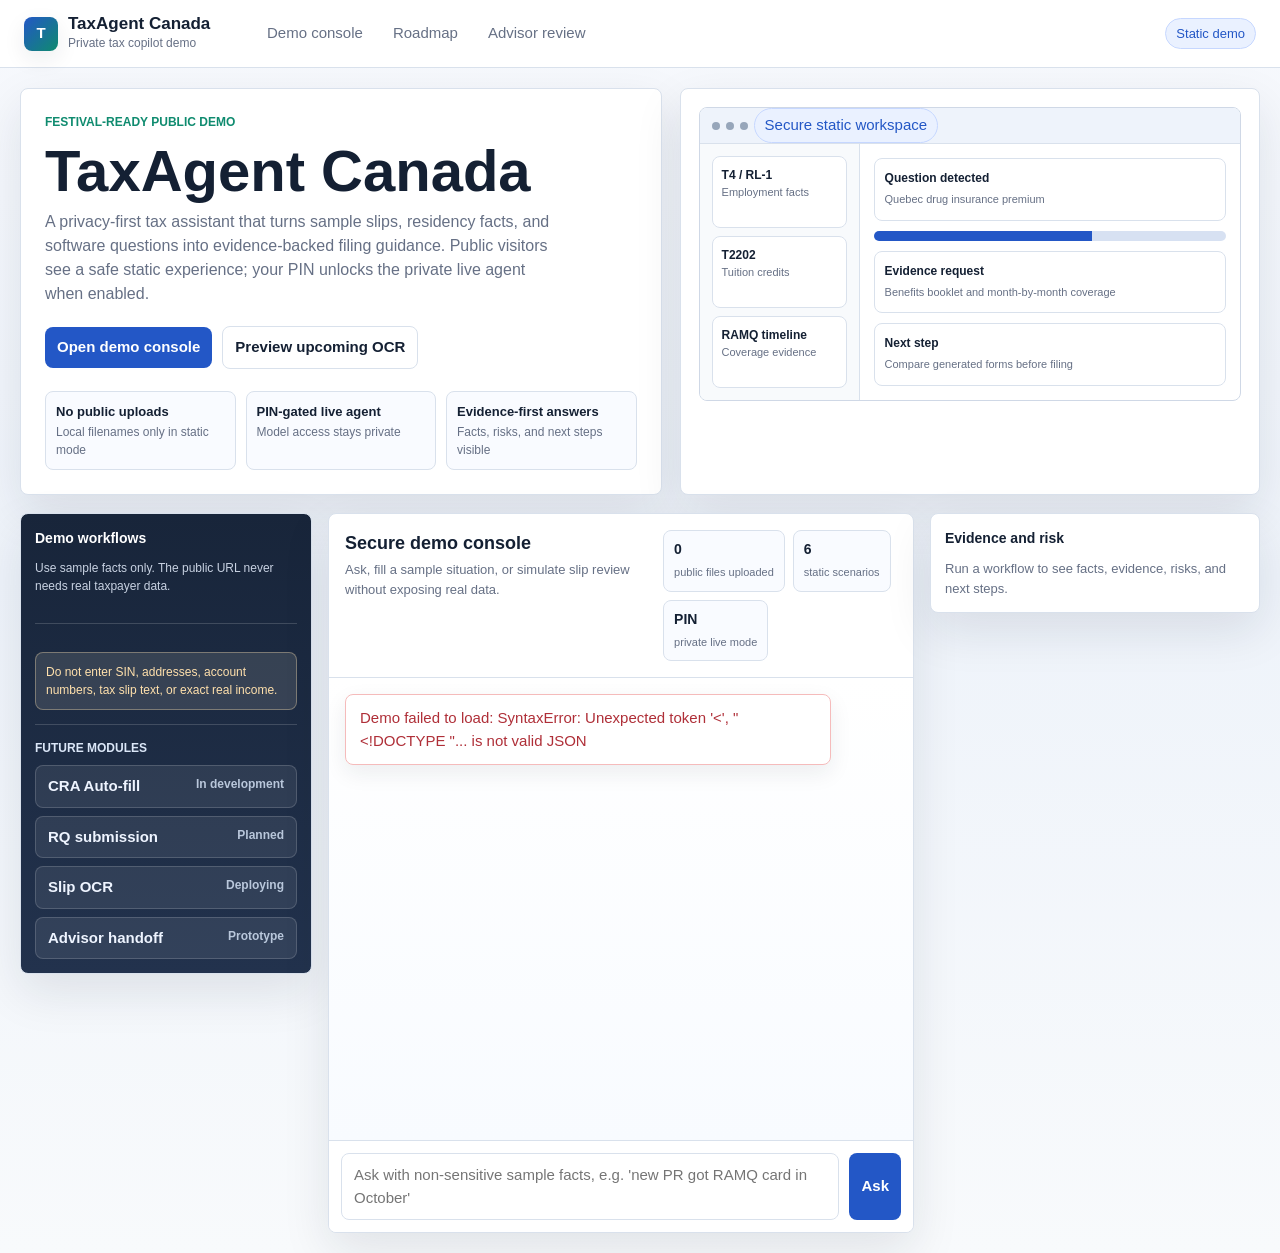
==== commit dfa69606: "demo webpage v1.0" ====
--- a/src/taxagent/web/static/index.html
+++ b/src/taxagent/web/static/index.html
@@ -6,43 +6,86 @@
 <title>TaxAgent Canada Demo</title>
 <style>
   :root {
-    --bg:#f7f8fa;
-    --panel:#ffffff;
-    --ink:#172033;
+    --bg:#f5f7fb;
+    --surface:#ffffff;
+    --surface-2:#f9fbff;
+    --ink:#142033;
     --muted:#667085;
-    --line:#d8dee8;
-    --blue:#1f5fbf;
-    --green:#1f7a5a;
-    --amber:#9a5b13;
-    --red:#aa2e2e;
-    --soft-blue:#e9f1ff;
-    --soft-green:#e8f6ef;
-    --soft-amber:#fff4df;
-    --soft-red:#feeaea;
-    --shadow:0 8px 28px rgba(23,32,51,.08);
+    --line:#d9e1ec;
+    --brand:#2357c6;
+    --brand-2:#0f8b6f;
+    --accent:#c7791e;
+    --danger:#af2f38;
+    --nav:#18253a;
+    --nav-2:#22324d;
+    --blue-soft:#eaf1ff;
+    --green-soft:#e7f6f1;
+    --amber-soft:#fff3df;
+    --red-soft:#feecee;
+    --shadow:0 18px 48px rgba(20,32,51,.10);
+    --shadow-sm:0 8px 22px rgba(20,32,51,.08);
   }
   * { box-sizing:border-box; }
-  html, body { min-height:100%; }
+  html, body { min-height:100%; overflow-x:hidden; }
   body {
     margin:0;
     color:var(--ink);
-    background:var(--bg);
+    background:
+      linear-gradient(180deg, #f7f9fd 0%, #eef3fa 46%, #f8fafc 100%);
     font:15px/1.5 -apple-system,BlinkMacSystemFont,"Segoe UI",Roboto,Helvetica,Arial,sans-serif;
   }
   button, input, textarea, select { font:inherit; }
   button { cursor:pointer; }
-  header {
-    min-height:64px;
-    background:var(--panel);
+  .topbar {
+    min-height:68px;
+    background:rgba(255,255,255,.92);
     border-bottom:1px solid var(--line);
     display:flex;
     align-items:center;
-    gap:18px;
-    padding:12px 20px;
-  }
-  .brand { display:flex; flex-direction:column; min-width:180px; }
-  .brand strong { font-size:18px; line-height:1.15; }
-  .brand span { color:var(--muted); font-size:12px; }
+    gap:22px;
+    padding:12px 24px;
+    position:sticky;
+    top:0;
+    z-index:10;
+    backdrop-filter:blur(14px);
+  }
+  .brand {
+    display:flex;
+    align-items:center;
+    gap:10px;
+    min-width:210px;
+  }
+  .mark {
+    width:34px;
+    height:34px;
+    border-radius:8px;
+    color:#fff;
+    display:grid;
+    place-items:center;
+    font-weight:800;
+    background:linear-gradient(135deg, var(--brand), var(--brand-2));
+    box-shadow:var(--shadow-sm);
+  }
+  .brand-copy { display:flex; flex-direction:column; }
+  .brand-copy strong { font-size:17px; line-height:1.1; }
+  .brand-copy span { color:var(--muted); font-size:12px; }
+  .navlinks {
+    display:flex;
+    align-items:center;
+    gap:8px;
+  }
+  .navlinks button {
+    border:1px solid transparent;
+    background:transparent;
+    color:var(--muted);
+    border-radius:8px;
+    padding:8px 10px;
+  }
+  .navlinks button:hover {
+    color:var(--ink);
+    background:var(--surface-2);
+    border-color:var(--line);
+  }
   .status {
     margin-left:auto;
     display:flex;
@@ -58,66 +101,220 @@
     background:#fff;
     white-space:nowrap;
   }
-  .pill.live { color:var(--green); background:var(--soft-green); border-color:#b9dfce; }
-  .pill.static { color:var(--blue); background:var(--soft-blue); border-color:#c3d7ff; }
+  .pill.live { color:var(--brand-2); background:var(--green-soft); border-color:#b9dfce; }
+  .pill.static { color:var(--brand); background:var(--blue-soft); border-color:#c6d7ff; }
   .pinbox { display:none; align-items:center; gap:8px; }
   .pinbox.visible { display:flex; }
   .pinbox input {
     width:132px;
     border:1px solid var(--line);
     border-radius:8px;
-    padding:7px 9px;
-    background:#fff;
-  }
-  .pinbox button, .small-action {
+    padding:8px 10px;
+    background:#fff;
+  }
+  .primary, .secondary, .roadmap, .send {
     border:0;
     border-radius:8px;
-    padding:8px 11px;
+    min-height:38px;
+    padding:9px 12px;
+    font-weight:700;
+    max-width:100%;
+    white-space:normal;
+  }
+  .primary, .send {
     color:#fff;
-    background:var(--ink);
-  }
-  main {
-    width:min(1240px, 100%);
+    background:var(--brand);
+  }
+  .secondary {
+    color:var(--ink);
+    background:#fff;
+    border:1px solid var(--line);
+  }
+  .roadmap {
+    width:100%;
+    color:var(--ink);
+    background:#fff;
+    border:1px solid var(--line);
+    text-align:left;
+    display:flex;
+    justify-content:space-between;
+    gap:10px;
+  }
+  .roadmap:hover, .secondary:hover {
+    border-color:#9eb7e7;
+    background:#f8fbff;
+  }
+  .pinbox button { color:#fff; background:var(--nav); }
+  .page {
+    width:min(1360px, 100%);
     margin:0 auto;
-    padding:18px;
+    padding:20px;
+  }
+  .product-hero {
     display:grid;
-    grid-template-columns: 320px minmax(0, 1fr) 320px;
-    gap:16px;
-  }
-  .panel {
-    background:var(--panel);
+    grid-template-columns:minmax(0, 1.05fr) minmax(320px, .95fr);
+    gap:18px;
+    align-items:stretch;
+    margin-bottom:18px;
+  }
+  .hero-copy, .hero-visual, .panel {
+    background:var(--surface);
     border:1px solid var(--line);
     border-radius:8px;
     box-shadow:var(--shadow);
     min-width:0;
   }
-  .left { padding:14px; height:fit-content; }
-  .left h2, .inspector h2 {
+  .hero-copy {
+    padding:24px;
+    min-height:280px;
+    display:flex;
+    flex-direction:column;
+    justify-content:space-between;
+  }
+  .eyebrow {
+    color:var(--brand-2);
+    font-weight:800;
+    font-size:12px;
+    text-transform:uppercase;
+    letter-spacing:0;
+  }
+  h1 {
+    margin:10px 0 10px;
+    max-width:760px;
+    font-size:clamp(34px, 5vw, 58px);
+    line-height:1.02;
+    letter-spacing:0;
+  }
+  .hero-copy p {
+    max-width:min(720px, 40vw);
+    margin:0;
+    color:var(--muted);
+    font-size:16px;
+  }
+  .hero-actions {
+    display:flex;
+    align-items:center;
+    flex-wrap:wrap;
+    gap:10px;
+    margin-top:20px;
+    max-width:min(720px, 40vw);
+  }
+  .hero-actions button {
+    flex:0 1 auto;
+  }
+  .trust-row {
+    display:grid;
+    grid-template-columns:repeat(3, minmax(0, 1fr));
+    gap:10px;
+    margin-top:22px;
+  }
+  .trust-item {
+    border:1px solid var(--line);
+    border-radius:8px;
+    padding:10px;
+    background:var(--surface-2);
+  }
+  .trust-item strong { display:block; font-size:13px; }
+  .trust-item span { display:block; color:var(--muted); font-size:12px; margin-top:2px; }
+  .hero-visual {
+    padding:18px;
+    overflow:hidden;
+  }
+  .screen-preview {
+    border:1px solid #cfd8e6;
+    border-radius:8px;
+    overflow:hidden;
+    min-height:244px;
+    background:#fff;
+  }
+  .preview-top {
+    display:flex;
+    align-items:center;
+    gap:6px;
+    height:36px;
+    padding:0 12px;
+    background:#eef3fb;
+    border-bottom:1px solid var(--line);
+  }
+  .dot { width:8px; height:8px; border-radius:50%; background:#97a6ba; }
+  .preview-body {
+    display:grid;
+    grid-template-columns:160px minmax(0, 1fr);
+    min-height:208px;
+  }
+  .doc-stack {
+    background:#f8fafc;
+    border-right:1px solid var(--line);
+    padding:12px;
+    display:grid;
+    gap:8px;
+  }
+  .doc-chip {
+    border:1px solid var(--line);
+    border-radius:8px;
+    background:#fff;
+    padding:9px;
+  }
+  .doc-chip strong { display:block; font-size:12px; }
+  .doc-chip span { display:block; color:var(--muted); font-size:11px; }
+  .analysis-preview { padding:14px; display:grid; gap:10px; }
+  .scoreline {
+    height:10px;
+    border-radius:999px;
+    background:linear-gradient(90deg, var(--brand) 0 62%, #d7e1f2 62% 100%);
+  }
+  .mini-card {
+    border:1px solid var(--line);
+    border-radius:8px;
+    padding:10px;
+    background:#fff;
+  }
+  .mini-card strong { display:block; font-size:12px; }
+  .mini-card span { color:var(--muted); font-size:11px; }
+  .workspace {
+    display:grid;
+    grid-template-columns:292px minmax(0, 1fr) 330px;
+    gap:16px;
+    align-items:start;
+    min-width:0;
+  }
+  .side-nav {
+    background:linear-gradient(180deg, var(--nav), var(--nav-2));
+    color:#fff;
+    padding:14px;
+  }
+  .side-nav h2, .inspector h2 {
     margin:0 0 10px;
     font-size:14px;
   }
-  .workflow-list, .scenario-list, .sample-actions {
+  .side-caption {
+    color:#c8d2e2;
+    font-size:12px;
+    margin:0 0 14px;
+  }
+  .workflow-list, .scenario-list, .sample-actions, .future-list {
     display:grid;
     gap:8px;
   }
   .workflow {
     width:100%;
     text-align:left;
-    border:1px solid var(--line);
-    border-radius:8px;
-    background:#fff;
-    padding:10px;
+    border:1px solid rgba(255,255,255,.15);
+    border-radius:8px;
+    color:#eef4ff;
+    background:rgba(255,255,255,.06);
+    padding:11px;
   }
   .workflow:hover, .workflow.active {
-    border-color:#8db4f4;
-    background:#f8fbff;
+    border-color:#86b7ff;
+    background:rgba(255,255,255,.13);
   }
   .workflow strong, .scenario strong { display:block; font-size:13px; }
-  .workflow span, .scenario span { display:block; color:var(--muted); font-size:12px; margin-top:3px; }
+  .workflow span, .scenario span { display:block; color:#c8d2e2; font-size:12px; margin-top:3px; }
   .toolbox {
-    margin-top:12px;
-    border-top:1px solid var(--line);
-    padding-top:12px;
+    margin-top:14px;
+    border-top:1px solid rgba(255,255,255,.16);
+    padding-top:14px;
   }
   .toolbox.hidden { display:none; }
   .field {
@@ -126,53 +323,116 @@
     margin-bottom:9px;
   }
   .field label {
-    color:var(--muted);
+    color:#d7e0ef;
     font-size:12px;
     font-weight:700;
   }
   .field input, .field select {
     width:100%;
-    border:1px solid var(--line);
+    border:1px solid rgba(255,255,255,.22);
     border-radius:8px;
     padding:8px 9px;
-    background:#fff;
+    color:#fff;
+    background:rgba(255,255,255,.08);
+  }
+  .field option { color:var(--ink); }
+  .side-nav .secondary {
+    width:100%;
+    color:#fff;
+    background:rgba(255,255,255,.12);
+    border-color:rgba(255,255,255,.22);
+  }
+  .file-note {
+    margin:8px 0 0;
+    color:#c8d2e2;
+    font-size:12px;
   }
   .scenario-list {
-    margin-top:12px;
-    border-top:1px solid var(--line);
-    padding-top:12px;
+    margin-top:14px;
+    border-top:1px solid rgba(255,255,255,.16);
+    padding-top:14px;
   }
   .scenario {
     width:100%;
     text-align:left;
-    border:1px solid var(--line);
-    border-radius:8px;
-    background:#fff;
+    border:1px solid rgba(255,255,255,.15);
+    border-radius:8px;
+    color:#fff;
+    background:rgba(255,255,255,.06);
     padding:10px;
   }
   .scenario:hover, .scenario.active {
-    border-color:#8db4f4;
-    background:#f8fbff;
+    border-color:#86b7ff;
+    background:rgba(255,255,255,.13);
   }
   .privacy {
-    margin-top:12px;
+    margin-top:14px;
     padding:10px;
     border-radius:8px;
-    background:var(--soft-amber);
-    border:1px solid #efd2a3;
-    color:#6f4314;
+    background:rgba(255,243,223,.12);
+    border:1px solid rgba(255,226,179,.35);
+    color:#ffe0ac;
     font-size:12px;
   }
-  .file-note {
-    margin:8px 0 0;
+  .future-panel {
+    margin-top:14px;
+    border-top:1px solid rgba(255,255,255,.16);
+    padding-top:14px;
+  }
+  .future-panel h3 {
+    margin:0 0 8px;
+    font-size:12px;
+    color:#dbe7f8;
+    text-transform:uppercase;
+    letter-spacing:0;
+  }
+  .future-list .roadmap {
+    color:#eef4ff;
+    background:rgba(255,255,255,.08);
+    border-color:rgba(255,255,255,.16);
+  }
+  .future-list .roadmap span {
+    color:#b9c7db;
+    font-size:12px;
+    font-weight:600;
+  }
+  .chat {
+    display:flex;
+    flex-direction:column;
+    min-height:720px;
+    overflow:hidden;
+  }
+  .chat-head {
+    padding:16px;
+    border-bottom:1px solid var(--line);
+    display:flex;
+    align-items:flex-start;
+    justify-content:space-between;
+    gap:14px;
+  }
+  .chat-head h2 {
+    margin:0;
+    font-size:18px;
+  }
+  .chat-head p {
+    margin:3px 0 0;
     color:var(--muted);
-    font-size:12px;
-  }
-  .chat {
-    display:flex;
-    flex-direction:column;
-    min-height:calc(100vh - 104px);
-  }
+    font-size:13px;
+  }
+  .metric-row {
+    display:flex;
+    gap:8px;
+    flex-wrap:wrap;
+  }
+  .metric {
+    border:1px solid var(--line);
+    border-radius:8px;
+    background:var(--surface-2);
+    padding:8px 10px;
+    min-width:96px;
+  }
+  .metric strong { display:block; font-size:14px; }
+  .metric span { color:var(--muted); font-size:11px; }
   .log {
     flex:1;
     overflow:auto;
@@ -180,13 +440,14 @@
     display:flex;
     flex-direction:column;
     gap:12px;
+    background:linear-gradient(180deg, #fff 0%, #f8fbff 100%);
   }
   .welcome {
-    align-self:center;
-    max-width:560px;
-    margin:auto;
-    text-align:center;
-    color:var(--muted);
+    border:1px solid var(--line);
+    border-radius:8px;
+    padding:18px;
+    background:#fff;
+    box-shadow:var(--shadow-sm);
   }
   .welcome strong {
     display:block;
@@ -194,20 +455,43 @@
     font-size:20px;
     margin-bottom:6px;
   }
+  .welcome p {
+    margin:0;
+    color:var(--muted);
+  }
+  .quick-prompts {
+    display:grid;
+    grid-template-columns:repeat(3, minmax(0, 1fr));
+    gap:8px;
+    margin-top:14px;
+  }
+  .quick-prompts button {
+    border:1px solid var(--line);
+    border-radius:8px;
+    background:var(--surface-2);
+    padding:9px;
+    text-align:left;
+    color:var(--ink);
+  }
+  .quick-prompts button:hover {
+    border-color:#9eb7e7;
+    background:#f3f7ff;
+  }
   .msg {
     max-width:88%;
     border-radius:8px;
-    padding:11px 13px;
+    padding:12px 14px;
     border:1px solid var(--line);
   }
   .msg.user {
     align-self:flex-end;
-    background:var(--soft-blue);
+    background:var(--blue-soft);
     border-color:#c8d9f8;
   }
   .msg.agent {
     align-self:flex-start;
     background:#fff;
+    box-shadow:var(--shadow-sm);
   }
   .rec-title {
     display:flex;
@@ -226,9 +510,9 @@
     font-size:12px;
     font-weight:700;
   }
-  .badge.low { color:var(--amber); background:var(--soft-amber); }
-  .badge.medium { color:var(--blue); background:var(--soft-blue); }
-  .badge.high { color:var(--green); background:var(--soft-green); }
+  .badge.low { color:var(--accent); background:var(--amber-soft); }
+  .badge.medium { color:var(--brand); background:var(--blue-soft); }
+  .badge.high { color:var(--brand-2); background:var(--green-soft); }
   .msg h3 {
     margin:12px 0 4px;
     color:var(--muted);
@@ -244,6 +528,7 @@
     display:grid;
     grid-template-columns:minmax(0, 1fr) auto;
     gap:10px;
+    background:#fff;
   }
   textarea {
     min-height:48px;
@@ -255,16 +540,13 @@
     color:var(--ink);
     background:#fff;
   }
-  .send {
-    min-width:86px;
-    border:0;
-    border-radius:8px;
-    background:var(--blue);
-    color:#fff;
-    font-weight:700;
-  }
-  .send:disabled, .small-action:disabled { opacity:.5; cursor:default; }
-  .inspector { padding:14px; height:fit-content; position:sticky; top:16px; }
+  .send:disabled, .secondary:disabled { opacity:.5; cursor:default; }
+  .inspector {
+    padding:14px;
+    height:fit-content;
+    position:sticky;
+    top:88px;
+  }
   .inspector-section {
     border-top:1px solid var(--line);
     padding-top:12px;
@@ -282,127 +564,272 @@
   .inspector li { margin-bottom:7px; }
   .empty-side { color:var(--muted); font-size:13px; }
   .error {
-    color:var(--red);
-    background:var(--soft-red);
+    color:var(--danger);
+    background:var(--red-soft);
     border-color:#f5bbbb;
   }
-  @media (max-width:1080px) {
-    main { grid-template-columns:300px minmax(0, 1fr); }
+  .feature-notice {
+    position:fixed;
+    right:18px;
+    bottom:18px;
+    width:min(380px, calc(100vw - 36px));
+    border:1px solid var(--line);
+    border-radius:8px;
+    background:#fff;
+    box-shadow:var(--shadow);
+    padding:14px;
+    z-index:20;
+    display:none;
+  }
+  .feature-notice.visible { display:block; }
+  .feature-notice strong { display:block; margin-bottom:4px; }
+  .feature-notice p { margin:0; color:var(--muted); }
+  .feature-notice button {
+    margin-top:10px;
+    border:1px solid var(--line);
+    border-radius:8px;
+    background:#fff;
+    padding:7px 10px;
+  }
+  @media (max-width:1120px) {
+    .product-hero { grid-template-columns:1fr; }
+    .workspace { grid-template-columns:292px minmax(0, 1fr); }
     .inspector { grid-column:1 / -1; position:static; }
   }
-  @media (max-width:760px) {
-    header { align-items:flex-start; flex-direction:column; gap:10px; }
+  @media (max-width:780px) {
+    .topbar { align-items:flex-start; flex-direction:column; gap:10px; }
+    .navlinks { flex-wrap:wrap; }
     .status { margin-left:0; width:100%; flex-wrap:wrap; }
-    main { grid-template-columns:1fr; padding:12px; }
-    .chat { min-height:620px; }
+    .page { padding:12px 42px 12px 12px; }
+    .product-hero, .workspace { grid-template-columns:minmax(0, 1fr); width:100%; }
+    .hero-copy, .hero-visual, .panel {
+      width:calc(100vw - 54px);
+      max-width:calc(100vw - 54px);
+    }
+    .hero-copy { padding:18px; }
+    h1 { font-size:34px; }
+    .hero-copy p { max-width:100%; overflow-wrap:anywhere; }
+    .hero-actions { max-width:100%; }
+    .hero-actions { align-items:stretch; }
+    .hero-actions button { width:100%; flex:1 1 100%; }
+    .trust-row, .quick-prompts { grid-template-columns:1fr; }
+    .preview-body { grid-template-columns:1fr; }
+    .doc-stack { border-right:0; border-bottom:1px solid var(--line); }
+    .chat { min-height:640px; }
+    .chat-head { flex-direction:column; }
     .msg { max-width:96%; }
     .composer { grid-template-columns:1fr; }
     .send { min-height:44px; }
     .pinbox input { width:150px; }
   }
+  @media (max-width:430px) {
+    .page { padding:12px 72px 12px 12px; }
+    .hero-copy, .hero-visual, .panel {
+      width:calc(100vw - 84px);
+      max-width:calc(100vw - 84px);
+    }
+    .hero-copy p { font-size:15px; }
+  }
 </style>
 </head>
 <body>
-<header>
+<header class="topbar">
   <div class="brand">
-    <strong>TaxAgent Canada</strong>
-    <span>Festival demo</span>
+    <div class="mark">T</div>
+    <div class="brand-copy">
+      <strong>TaxAgent Canada</strong>
+      <span>Private tax copilot demo</span>
+    </div>
   </div>
+  <nav class="navlinks" aria-label="Product sections">
+    <button type="button" data-jump="#workspace">Demo console</button>
+    <button type="button" data-jump="#roadmap">Roadmap</button>
+    <button type="button" data-future="Advisor Review" data-stage="Pilot design">Advisor review</button>
+  </nav>
   <div class="status">
     <span id="mode" class="pill static">Static demo</span>
     <div id="pinbox" class="pinbox">
       <input id="pin" type="password" autocomplete="off" placeholder="Demo PIN" />
-      <button id="unlock" type="button">Unlock live</button>
+      <button id="unlock" class="primary" type="button">Unlock live</button>
     </div>
   </div>
 </header>
 
-<main>
-  <section class="panel left">
-    <h2>Workflows</h2>
-    <div id="workflowList" class="workflow-list"></div>
-
-    <div id="manualTool" class="toolbox hidden">
-      <div class="field">
-        <label for="taxYear">Tax year</label>
-        <input id="taxYear" value="2025" inputmode="numeric" />
+<main class="page">
+  <section class="product-hero">
+    <div class="hero-copy">
+      <div>
+        <div class="eyebrow">Festival-ready public demo</div>
+        <h1>TaxAgent Canada</h1>
+        <p>
+          A privacy-first tax assistant that turns sample slips, residency facts, and
+          software questions into evidence-backed filing guidance. Public visitors see a
+          safe static experience; your PIN unlocks the private live agent when enabled.
+        </p>
+        <div class="hero-actions">
+          <button class="primary" type="button" data-jump="#workspace">Open demo console</button>
+          <button class="secondary" type="button" data-future="Live document extraction" data-stage="Private deployment pending">Preview upcoming OCR</button>
+        </div>
       </div>
-      <div class="field">
-        <label for="province">Province</label>
-        <select id="province">
-          <option>Quebec</option>
-          <option>Ontario</option>
-          <option>British Columbia</option>
-          <option>Alberta</option>
-        </select>
-      </div>
-      <div class="field">
-        <label for="residency">Residency timeline</label>
-        <input id="residency" value="Quebec resident for part or all of the year" />
-      </div>
-      <div class="field">
-        <label for="income">Income/slips</label>
-        <select id="income">
-          <option>Internship or employment income</option>
-          <option>Student with low income</option>
-          <option>Mixed employment and tuition facts</option>
-        </select>
-      </div>
-      <div class="field">
-        <label for="tuition">Tuition</label>
-        <select id="tuition">
-          <option>Unused tuition carryforward</option>
-          <option>Current year tuition slip</option>
-          <option>No tuition facts</option>
-        </select>
-      </div>
-      <div class="field">
-        <label for="insurance">Insurance coverage</label>
-        <select id="insurance">
-          <option>Uncertain Quebec drug insurance months</option>
-          <option>Employer group plan for some months</option>
-          <option>RAMQ timing changed during the year</option>
-        </select>
-      </div>
-      <button id="analyzeIntake" class="small-action" type="button">Analyze intake</button>
-    </div>
-
-    <div id="slipTool" class="toolbox hidden">
-      <div class="field">
-        <label for="slipFile">Local slip file</label>
-        <input id="slipFile" type="file" />
-      </div>
-      <div id="fileNote" class="file-note">File content is not uploaded in the public demo.</div>
-      <div class="sample-actions">
-        <button id="sampleT4" class="small-action" type="button">Use sample T4/RL-1</button>
-        <button id="sampleTuition" class="small-action" type="button">Use sample T2202</button>
+      <div class="trust-row">
+        <div class="trust-item">
+          <strong>No public uploads</strong>
+          <span>Local filenames only in static mode</span>
+        </div>
+        <div class="trust-item">
+          <strong>PIN-gated live agent</strong>
+          <span>Model access stays private</span>
+        </div>
+        <div class="trust-item">
+          <strong>Evidence-first answers</strong>
+          <span>Facts, risks, and next steps visible</span>
+        </div>
       </div>
     </div>
 
-    <div id="scenarioList" class="scenario-list"></div>
-    <div class="privacy">
-      Use sample facts only. Do not enter SIN, addresses, account numbers, tax slip text, or exact real income.
+    <div class="hero-visual" aria-label="TaxAgent product preview">
+      <div class="screen-preview">
+        <div class="preview-top">
+          <span class="dot"></span><span class="dot"></span><span class="dot"></span>
+          <span class="pill static">Secure static workspace</span>
+        </div>
+        <div class="preview-body">
+          <div class="doc-stack">
+            <div class="doc-chip"><strong>T4 / RL-1</strong><span>Employment facts</span></div>
+            <div class="doc-chip"><strong>T2202</strong><span>Tuition credits</span></div>
+            <div class="doc-chip"><strong>RAMQ timeline</strong><span>Coverage evidence</span></div>
+          </div>
+          <div class="analysis-preview">
+            <div class="mini-card"><strong>Question detected</strong><span>Quebec drug insurance premium</span></div>
+            <div class="scoreline"></div>
+            <div class="mini-card"><strong>Evidence request</strong><span>Benefits booklet and month-by-month coverage</span></div>
+            <div class="mini-card"><strong>Next step</strong><span>Compare generated forms before filing</span></div>
+          </div>
+        </div>
+      </div>
     </div>
   </section>
 
-  <section class="panel chat">
-    <div id="log" class="log">
-      <div class="welcome">
-        <strong>Try TaxAgent as a product flow.</strong>
-        Ask a tax question, fill a sample situation, or review sample slips. Public mode is static and safe; PIN unlocks private live reasoning only when enabled.
+  <section id="workspace" class="workspace">
+    <aside class="panel side-nav">
+      <h2>Demo workflows</h2>
+      <p class="side-caption">Use sample facts only. The public URL never needs real taxpayer data.</p>
+      <div id="workflowList" class="workflow-list"></div>
+
+      <div id="manualTool" class="toolbox hidden">
+        <div class="field">
+          <label for="taxYear">Tax year</label>
+          <input id="taxYear" value="2025" inputmode="numeric" />
+        </div>
+        <div class="field">
+          <label for="province">Province</label>
+          <select id="province">
+            <option>Quebec</option>
+            <option>Ontario</option>
+            <option>British Columbia</option>
+            <option>Alberta</option>
+          </select>
+        </div>
+        <div class="field">
+          <label for="residency">Residency timeline</label>
+          <input id="residency" value="Quebec resident for part or all of the year" />
+        </div>
+        <div class="field">
+          <label for="income">Income/slips</label>
+          <select id="income">
+            <option>Internship or employment income</option>
+            <option>Student with low income</option>
+            <option>Mixed employment and tuition facts</option>
+          </select>
+        </div>
+        <div class="field">
+          <label for="tuition">Tuition</label>
+          <select id="tuition">
+            <option>Unused tuition carryforward</option>
+            <option>Current year tuition slip</option>
+            <option>No tuition facts</option>
+          </select>
+        </div>
+        <div class="field">
+          <label for="insurance">Insurance coverage</label>
+          <select id="insurance">
+            <option>Uncertain Quebec drug insurance months</option>
+            <option>Employer group plan for some months</option>
+            <option>RAMQ timing changed during the year</option>
+          </select>
+        </div>
+        <button id="analyzeIntake" class="secondary" type="button">Analyze intake</button>
       </div>
-    </div>
-    <div class="composer">
-      <textarea id="input" placeholder="Ask with non-sensitive sample facts, e.g. 'new PR got RAMQ card in October'"></textarea>
-      <button id="send" class="send" type="button">Ask</button>
-    </div>
+
+      <div id="slipTool" class="toolbox hidden">
+        <div class="field">
+          <label for="slipFile">Local slip file</label>
+          <input id="slipFile" type="file" />
+        </div>
+        <div id="fileNote" class="file-note">File content is not uploaded in the public demo.</div>
+        <div class="sample-actions">
+          <button id="sampleT4" class="secondary" type="button">Use sample T4/RL-1</button>
+          <button id="sampleTuition" class="secondary" type="button">Use sample T2202</button>
+        </div>
+      </div>
+
+      <div id="scenarioList" class="scenario-list"></div>
+      <div class="privacy">
+        Do not enter SIN, addresses, account numbers, tax slip text, or exact real income.
+      </div>
+
+      <div id="roadmap" class="future-panel">
+        <h3>Future modules</h3>
+        <div class="future-list">
+          <button class="roadmap" type="button" data-future="CRA Auto-fill import" data-stage="Not deployed for public demo">CRA Auto-fill <span>In development</span></button>
+          <button class="roadmap" type="button" data-future="Revenu Quebec submission" data-stage="Compliance review pending">RQ submission <span>Planned</span></button>
+          <button class="roadmap" type="button" data-future="Live slip OCR" data-stage="Private environment only">Slip OCR <span>Deploying</span></button>
+          <button class="roadmap" type="button" data-future="Advisor handoff" data-stage="Pilot design">Advisor handoff <span>Prototype</span></button>
+        </div>
+      </div>
+    </aside>
+
+    <section class="panel chat">
+      <div class="chat-head">
+        <div>
+          <h2>Secure demo console</h2>
+          <p>Ask, fill a sample situation, or simulate slip review without exposing real data.</p>
+        </div>
+        <div class="metric-row">
+          <div class="metric"><strong>0</strong><span>public files uploaded</span></div>
+          <div class="metric"><strong>6</strong><span>static scenarios</span></div>
+          <div class="metric"><strong>PIN</strong><span>private live mode</span></div>
+        </div>
+      </div>
+      <div id="log" class="log">
+        <div class="welcome">
+          <strong>Start with a realistic tax workflow.</strong>
+          <p>The public demo shows how TaxAgent structures facts, evidence, risks, and next steps before filing.</p>
+          <div class="quick-prompts">
+            <button type="button" data-prompt="new permanent resident got RAMQ card months after landing">New PR and RAMQ timing</button>
+            <button type="button" data-prompt="review a sample T4 RL-1 T2202 tax slip before filing">Review sample tax slips</button>
+            <button type="button" data-prompt="fill province residency tuition employment insurance facts manually">Manual filing intake</button>
+          </div>
+        </div>
+      </div>
+      <div class="composer">
+        <textarea id="input" placeholder="Ask with non-sensitive sample facts, e.g. 'new PR got RAMQ card in October'"></textarea>
+        <button id="send" class="send" type="button">Ask</button>
+      </div>
+    </section>
+
+    <aside class="panel inspector">
+      <h2>Evidence and risk</h2>
+      <div id="inspector" class="empty-side">Run a workflow to see facts, evidence, risks, and next steps.</div>
+    </aside>
   </section>
-
-  <aside class="panel inspector">
-    <h2>Evidence and risk</h2>
-    <div id="inspector" class="empty-side">Run a workflow to see facts, evidence, risks, and next steps.</div>
-  </aside>
 </main>
+
+<div id="featureNotice" class="feature-notice" role="status" aria-live="polite">
+  <strong id="featureTitle">Feature in development</strong>
+  <p id="featureBody">This module is not deployed in the public demo yet.</p>
+  <button id="featureClose" type="button">Close</button>
+</div>
 
 <script>
 const $ = selector => document.querySelector(selector);
@@ -419,6 +846,9 @@
 const manualTool = $("#manualTool");
 const slipTool = $("#slipTool");
 const fileNote = $("#fileNote");
+const featureNotice = $("#featureNotice");
+const featureTitle = $("#featureTitle");
+const featureBody = $("#featureBody");
 
 let scenarios = [];
 let selected = null;
@@ -556,6 +986,7 @@
   markWorkflow();
   renderTools();
   renderScenarios();
+  document.querySelector("#workspace").scrollIntoView({ behavior: "smooth", block: "start" });
 }
 
 function markWorkflow() {
@@ -698,6 +1129,12 @@
   askMessage(message);
 }
 
+function showFuture(name, stage) {
+  featureTitle.textContent = `${name} is still being deployed`;
+  featureBody.textContent = `${stage}. It is intentionally disabled on the public festival URL, so visitors can explore the product direction without touching private systems or real taxpayer data.`;
+  featureNotice.classList.add("visible");
+}
+
 async function boot() {
   const [cfgRes, scenarioRes] = await Promise.all([
     fetch("/api/demo-config").catch(() => null),
@@ -729,6 +1166,18 @@
     ? `${file.name} selected locally. Public demo will not upload or read its content.`
     : "File content is not uploaded in the public demo.";
 });
+$("#featureClose").addEventListener("click", () => featureNotice.classList.remove("visible"));
+document.querySelectorAll("[data-future]").forEach(button => {
+  button.addEventListener("click", () => showFuture(button.dataset.future, button.dataset.stage));
+});
+document.querySelectorAll("[data-jump]").forEach(button => {
+  button.addEventListener("click", () => {
+    document.querySelector(button.dataset.jump)?.scrollIntoView({ behavior: "smooth", block: "start" });
+  });
+});
+document.querySelectorAll("[data-prompt]").forEach(button => {
+  button.addEventListener("click", () => askMessage(button.dataset.prompt));
+});
 input.addEventListener("keydown", event => {
   if (event.key === "Enter" && !event.shiftKey) {
     event.preventDefault();
